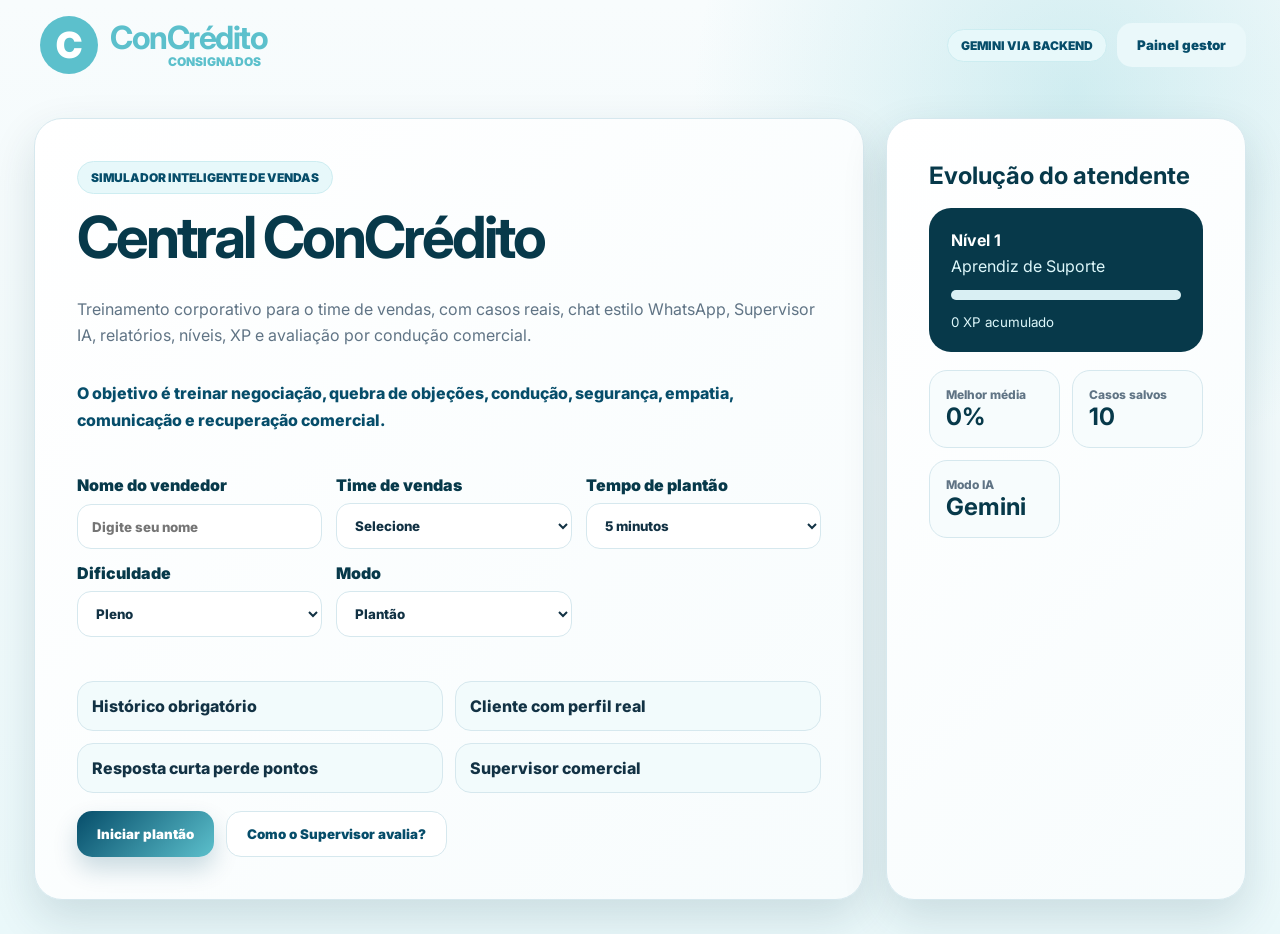
==== index.html @ dbc1ba55 "Add files via upload" ====
<!DOCTYPE html>
<html lang="pt-BR">
<head>
  <meta charset="UTF-8" />
  <meta name="viewport" content="width=device-width, initial-scale=1.0" />
  <title>Central ConCrédito | Simulador de Vendas</title>
  <link rel="stylesheet" href="style.css?v=17-1" />
</head>
<body>
  <main class="app">
    <header class="brand-header">
      <button class="brand-logo" id="brandHome" title="Voltar ao menu principal">
        <div class="brand-mark">C</div>
        <div>
          <strong>ConCrédito</strong>
          <span>CONSIGNADOS</span>
        </div>
      </button>
      <div class="top-actions">
        <span class="pill" id="iaStatus">IA local ativa</span>
        <button class="ghost" id="adminBtn" type="button">Painel gestor</button>
      </div>
    </header>

    <section class="screen active" id="startScreen">
      <div class="hero-grid">
        <div class="start-card">
          <span class="badge">Simulador Inteligente de Vendas</span>
          <h1>Central ConCrédito</h1>
          <p>Treinamento corporativo para o time de vendas, com casos reais, chat estilo WhatsApp, Supervisor IA, relatórios, níveis, XP e avaliação por condução comercial.</p>
          <p class="training-note">O objetivo é treinar negociação, quebra de objeções, condução, segurança, empatia, comunicação e recuperação comercial.</p>

          <div class="settings">
            <label>Nome do vendedor
              <input id="sellerName" placeholder="Digite seu nome" />
            </label>
            <label>Time de vendas
              <select id="sellerTeam">
                <option value="">Selecione</option>
                <option>Savana</option>
                <option>Santo Crédito</option>
                <option>Construindo Sonhos</option>
                <option>Tropa de Elite</option>
                <option>Esquadrão Fênix</option>
              </select>
            </label>
            <label>Tempo de plantão
              <select id="gameTime">
                <option value="180">3 minutos</option>
                <option value="300" selected>5 minutos</option>
                <option value="600">10 minutos</option>
              </select>
            </label>
            <label>Dificuldade
              <select id="difficulty">
                <option value="junior">Júnior</option>
                <option value="pleno" selected>Pleno</option>
                <option value="senior">Sênior</option>
                <option value="especialista">Especialista</option>
              </select>
            </label>
            <label>Modo
              <select id="trainingMode">
                <option value="plantao" selected>Plantão</option>
                <option value="competicao">Competição</option>
                <option value="livre">Treino livre</option>
              </select>
            </label>
          </div>

          <div class="rules">
            <span>Histórico obrigatório</span>
            <span>Cliente com perfil real</span>
            <span>Resposta curta perde pontos</span>
            <span>Supervisor comercial</span>
          </div>

          <div class="button-row">
            <button class="primary" id="startBtn">Iniciar plantão</button>
            <button class="secondary" id="howBtn">Como o Supervisor avalia?</button>
          </div>
        </div>

        <aside class="side-card">
          <h2>Evolução do atendente</h2>
          <div class="level-card">
            <strong id="profileLevel">Nível 1</strong>
            <span id="profileTitle">Atendente em treinamento</span>
            <div class="xpbar"><i id="xpBar"></i></div>
            <small id="xpText">0 XP acumulado nesta sessão</small>
          </div>
          <div class="mini-stats">
            <div><span>Melhor média</span><strong id="bestAverage">0%</strong></div>
            <div><span>Casos salvos</span><strong id="caseCount">0</strong></div>
            <div><span>Modo IA</span><strong id="iaModeLabel">Local</strong></div>
          </div>
        </aside>
      </div>
    </section>

    <section class="screen" id="howScreen">
      <div class="panel">
        <h2>Como o Supervisor IA avalia</h2>
        <p>O Supervisor avalia a resposta como um líder de vendas: não basta responder, é preciso entender a objeção, conduzir bem, negociar com segurança e manter a oportunidade viva.</p>
        <div class="criteria-grid">
          <div><strong>Contexto</strong><span>Uso do histórico e entendimento da etapa.</span></div>
          <div><strong>Diagnóstico</strong><span>Identificação correta da necessidade ou objeção do cliente.</span></div>
          <div><strong>Condução</strong><span>Pergunta certa, solução e próximo passo comercial.</span></div>
          <div><strong>Segurança</strong><span>Sem promessas impossíveis, termos internos ou orientações erradas.</span></div>
          <div><strong>Empatia</strong><span>Tom humano, acolhedor e profissional.</span></div>
          <div><strong>Recuperação comercial</strong><span>Manter a oportunidade ativa sem pressionar o cliente.</span></div>
        </div>
        <p class="warning">Respostas muito curtas como “ok”, “vou ver”, “s” ou “pode” recebem nota baixa.</p>
        <button class="primary" id="backBtn">Voltar</button>
      </div>
    </section>

    <section class="screen" id="gameScreen">
      <header class="hud">
        <div>
          <span class="badge small">Plantão ativo</span>
          <h2>Fila de Atendimento</h2>
        </div>
        <div class="hud-metrics">
          <div><span>Tempo</span><strong id="timer">05:00</strong></div>
          <div><span>Atendidos</span><strong id="solved">0</strong></div>
          <div><span>Pontos</span><strong id="score">0</strong></div>
          <div><span>Fila</span><strong id="queueCount">0</strong></div>
          <div><span>XP</span><strong id="xpHud">0</strong></div>
        </div>
      </header>
      <div class="timebar"><div id="timeBar"></div></div>

      <section class="workspace">
        <aside class="queue-panel">
          <div class="panel-title">
            <h3>Atendimentos aguardando</h3>
            <span id="queueStatus">0 na fila</span>
          </div>
          <div class="queue-list" id="queueList"></div>
          <button class="secondary full" id="endShiftBtn">Encerrar plantão</button>
        </aside>

        <section class="service-panel">
          <div class="empty-state" id="emptyState">
            <h3>Selecione um atendimento</h3>
            <p>Escolha um cliente na fila, leia o histórico e responda como no atendimento real.</p>
          </div>

          <div class="attendance hidden" id="attendance">
            <div class="client-header">
              <div class="avatar" id="avatar">C</div>
              <div>
                <strong id="clientName">Cliente</strong>
                <span id="clientType">Atendimento</span>
              </div>
              <div class="client-profile" id="clientProfile">Perfil</div>
              <button class="secondary small-btn" id="historyBtn">Ver histórico</button>
            </div>

            <div class="history-box hidden" id="historyBox">
              <h4>Histórico do cliente</h4>
              <div id="historyList"></div>
            </div>

            <div class="chat-area" id="chatArea"></div>

            <label class="reply-label">
              Sua resposta
              <textarea id="agentAnswer" placeholder="Digite sua resposta para o cliente..."></textarea>
            </label>

            <div class="actions">
              <button class="secondary" id="hintBtn">Dica</button>
              <button class="primary" id="sendBtn">Responder</button>
            </div>

            <div class="supervisor hidden" id="supervisor">
              <span class="badge small">Supervisor IA</span>
              <h3 id="feedbackTitle"></h3>
              <p id="feedbackText"></p>

              <div class="score-bars">
                <div><span>Contexto</span><div><i id="barContext"></i></div><strong id="mContext">0%</strong></div>
                <div><span>Diagnóstico</span><div><i id="barDiagnosis"></i></div><strong id="mDiagnosis">0%</strong></div>
                <div><span>Condução</span><div><i id="barAction"></i></div><strong id="mAction">0%</strong></div>
                <div><span>Segurança</span><div><i id="barSafety"></i></div><strong id="mSafety">0%</strong></div>
                <div><span>Empatia</span><div><i id="barEmpathy"></i></div><strong id="mEmpathy">0%</strong></div>
                <div><span>Comercial</span><div><i id="barCommercial"></i></div><strong id="mCommercial">0%</strong></div>
              </div>

              <div class="feedback-grid">
                <div class="better-answer"><strong>Pontos fortes</strong><ul id="strengthsList"></ul></div>
                <div class="better-answer"><strong>Pontos a melhorar</strong><ul id="improvementsCaseList"></ul></div>
              </div>
              <div class="better-answer"><strong>Comentário técnico</strong><p id="supervisorComment"></p></div>
              <div class="better-answer"><strong>Exemplo de boa condução</strong><p id="suggestedAnswer"></p></div>
              <button class="primary full" id="finishCaseBtn">Finalizar caso</button>
            </div>
          </div>
        </section>
      </section>
    </section>

    <section class="screen" id="resultScreen">
      <div class="result-panel">
        <div class="trophy" id="trophy">★</div>
        <h1>Fim do plantão</h1>
        <p id="summary"></p>
        <p class="training-note" id="saveStatus"></p>
        <div class="final-grid">
          <div><span>Atendidos</span><strong id="finalSolved">0</strong></div>
          <div><span>Pontos</span><strong id="finalScore">0</strong></div>
          <div><span>Média</span><strong id="finalAverage">0%</strong></div>
          <div><span>Nível</span><strong id="finalRank">Consultor</strong></div>
          <div><span>XP</span><strong id="finalXp">0</strong></div>
          <div><span>Certificado</span><strong id="certificateStatus">Em análise</strong></div>
        </div>
        <div class="report"><h2>Relatório do Supervisor IA</h2><p id="reportText"></p></div>
        <div class="report"><h2>O que melhorar</h2><ul id="improvementList"></ul></div>
        <div class="report"><h2>Ranking local</h2><div id="rankingPreview" class="session-history"></div></div>
        <div class="report"><h2>Histórico do plantão</h2><div id="sessionHistory" class="session-history"></div></div>
        <div class="button-row center"><button class="primary" id="restartBtn">Jogar novamente</button><button class="secondary" id="exportBtn">Exportar relatório</button></div>
      </div>
    </section>
  </main>
  <script src="casos.js?v=17-1"></script>
  <script src="script.js?v=17-1"></script>
</body>
</html>
---- style.css ----
@import url('https://fonts.googleapis.com/css2?family=Inter:wght@500;600;700;800;900&display=swap');
:root{--azul-escuro:#07394A;--azul:#064D6A;--turquesa:#5CC0CC;--laranja:#F77916;--fundo:#F5F7FA;--branco:#fff;--texto:#123244;--muted:#607485;--borda:#D6E8EE;--shadow:0 18px 45px rgba(7,57,74,.14)}
*{box-sizing:border-box}body{margin:0;min-height:100vh;font-family:Inter,Arial,sans-serif;color:var(--texto);background:radial-gradient(circle at 84% 10%,rgba(92,192,204,.25),transparent 28%),linear-gradient(180deg,#F8FCFD,#EAF8FA)}button,select,textarea,input{font-family:inherit}.app{min-height:100vh;padding:0 34px 34px}.brand-header{max-width:1320px;margin:0 auto 28px;height:90px;display:flex;align-items:center;justify-content:space-between}.brand-logo{display:flex;align-items:center;gap:12px;background:transparent;border:0;cursor:pointer;text-align:left}.brand-mark{width:58px;height:58px;border-radius:50%;display:grid;place-items:center;background:var(--turquesa);color:#fff;font-size:36px;font-weight:900}.brand-logo strong{display:block;font-size:32px;line-height:1;color:var(--turquesa);letter-spacing:-1.5px}.brand-logo span{display:block;margin-left:58px;font-size:12px;font-weight:900;color:var(--turquesa)}.top-actions{display:flex;align-items:center;gap:10px}.screen{display:none;width:min(1320px,100%);margin:0 auto}.screen.active{display:block}.hero-grid{display:grid;grid-template-columns:1fr 360px;gap:22px}.start-card,.panel,.side-card,.result-panel{background:linear-gradient(135deg,#fff,#F7FCFD);border:1px solid var(--borda);border-radius:28px;padding:42px;box-shadow:var(--shadow)}.start-card{min-height:560px;display:grid;align-content:center}h1{font-size:58px;line-height:.96;margin:16px 0 14px;color:var(--azul-escuro);letter-spacing:-3px}h2{margin:0 0 14px;color:var(--azul-escuro)}p{color:var(--muted);line-height:1.65}.badge,.pill{display:inline-flex;width:max-content;background:#E7F8FA;color:var(--azul);border:1px solid #CDEDF1;border-radius:999px;padding:8px 13px;font-weight:900;font-size:12px;text-transform:uppercase}.badge.small{font-size:10px;padding:6px 10px}.training-note{font-weight:800;color:var(--azul)}.settings{display:grid;grid-template-columns:repeat(3,1fr);gap:14px;margin:26px 0}.settings label,.full-label{display:grid;gap:8px;font-weight:900;color:var(--azul-escuro)}select,input{border:1px solid var(--borda);background:#fff;border-radius:14px;padding:13px 14px;font-weight:800;color:var(--texto)}.rules,.criteria-grid{display:grid;grid-template-columns:repeat(2,1fr);gap:12px;margin:18px 0}.rules span,.criteria-grid div{background:#F2FBFC;border:1px solid var(--borda);border-radius:16px;padding:14px;font-weight:800}.criteria-grid div{display:grid;gap:7px}.criteria-grid span{color:var(--muted);font-size:13px;line-height:1.45}.button-row{display:flex;gap:12px;flex-wrap:wrap}.button-row.center{justify-content:center}.primary,.secondary,.ghost{border:0;border-radius:15px;padding:14px 20px;font-weight:900;cursor:pointer}.primary{background:linear-gradient(135deg,var(--azul),var(--turquesa));color:#fff;box-shadow:0 12px 25px rgba(6,77,106,.20)}.secondary{background:#fff;color:var(--azul);border:1px solid var(--borda)}.ghost{background:#EAF8FA;color:var(--azul)}.full{width:100%}.small-btn{padding:9px 12px;font-size:12px}.side-card{align-self:stretch}.level-card{background:var(--azul-escuro);color:#fff;border-radius:22px;padding:22px;margin:18px 0}.level-card span,.level-card small{display:block;color:#DDF7FA;margin-top:6px}.xpbar,.timebar{height:10px;background:#D9EFF3;border-radius:99px;overflow:hidden;margin:14px 0}.xpbar i,.timebar div{display:block;height:100%;width:0;background:linear-gradient(90deg,var(--turquesa),var(--laranja));border-radius:99px}.mini-stats,.final-grid{display:grid;grid-template-columns:repeat(2,1fr);gap:12px}.mini-stats div,.final-grid div{background:#F7FCFD;border:1px solid var(--borda);border-radius:18px;padding:16px}.mini-stats span,.final-grid span,.hud-metrics span{display:block;font-size:12px;color:var(--muted);font-weight:800}.mini-stats strong,.final-grid strong,.hud-metrics strong{font-size:24px;color:var(--azul-escuro)}.warning{background:#FFF6ED;border:1px solid #FFDAB8;color:#8B4300;border-radius:16px;padding:14px;font-weight:800}.switch-row{margin:16px 0}.hud{display:flex;justify-content:space-between;gap:18px;align-items:center;margin-bottom:14px}.hud h2{margin:6px 0 0}.hud-metrics{display:grid;grid-template-columns:repeat(5,110px);gap:10px}.hud-metrics div{background:#fff;border:1px solid var(--borda);border-radius:18px;padding:12px;text-align:center}.workspace{display:grid;grid-template-columns:360px 1fr;gap:20px;margin-top:18px}.queue-panel,.service-panel{background:#fff;border:1px solid var(--borda);border-radius:24px;box-shadow:var(--shadow);padding:18px}.panel-title{display:flex;justify-content:space-between;align-items:center;gap:12px}.panel-title h3{margin:0;color:var(--azul-escuro)}.panel-title span{color:var(--muted);font-weight:800;font-size:13px}.queue-list{display:grid;gap:10px;margin:16px 0}.queue-item{border:1px solid var(--borda);background:#F8FCFD;border-radius:18px;padding:15px;cursor:pointer;transition:.18s}.queue-item:hover,.queue-item.active{transform:translateY(-2px);border-color:var(--turquesa);box-shadow:0 10px 24px rgba(92,192,204,.18)}.queue-top{display:flex;justify-content:space-between;gap:8px}.queue-top span,.client-profile{font-size:11px;text-transform:uppercase;background:#EAF8FA;color:var(--azul);border-radius:999px;padding:5px 9px;font-weight:900}.queue-item p{margin:10px 0 0}.empty-state{min-height:520px;display:grid;place-content:center;text-align:center}.hidden{display:none!important}.client-header{display:flex;align-items:center;gap:12px;border-bottom:1px solid var(--borda);padding-bottom:14px}.client-header strong{display:block;font-size:20px}.client-header span{color:var(--muted);font-weight:800}.avatar{width:52px;height:52px;border-radius:50%;display:grid;place-items:center;background:var(--turquesa);color:#fff;font-size:24px;font-weight:900}.history-box{background:#F8FCFD;border:1px solid var(--borda);border-radius:18px;padding:14px;margin:16px 0}.history-box h4{margin:0 0 10px}.history-line{border-left:3px solid var(--turquesa);padding-left:12px;margin:11px 0}.history-line span{font-size:12px;color:var(--azul);font-weight:900}.history-line p{margin:4px 0}.chat-area{min-height:190px;background:#EDF7F9;border-radius:20px;padding:18px;margin:16px 0;display:flex;flex-direction:column;gap:10px}.message{max-width:76%;padding:13px 15px;border-radius:18px;line-height:1.5;font-weight:700}.message.client{background:#fff;border-bottom-left-radius:4px;align-self:flex-start}.message.agent{background:#DFF6F9;border-bottom-right-radius:4px;align-self:flex-end}.reply-label{display:grid;gap:8px;font-weight:900;color:var(--azul-escuro)}textarea{min-height:120px;resize:vertical;border:1px solid var(--borda);border-radius:18px;padding:16px;font-size:15px;line-height:1.5}.actions{display:flex;justify-content:flex-end;gap:10px;margin-top:12px}.supervisor{margin-top:18px;background:#F8FCFD;border:1px solid var(--borda);border-radius:22px;padding:20px}.score-bars{display:grid;grid-template-columns:repeat(2,1fr);gap:12px;margin:16px 0}.score-bars>div{display:grid;grid-template-columns:105px 1fr 48px;align-items:center;gap:8px}.score-bars span{font-size:12px;font-weight:900;color:var(--azul)}.score-bars div div{height:9px;background:#DCEEF2;border-radius:999px;overflow:hidden}.score-bars i{display:block;height:100%;width:0;background:linear-gradient(90deg,var(--azul),var(--turquesa));border-radius:999px}.feedback-grid{display:grid;grid-template-columns:1fr 1fr;gap:12px}.better-answer,.report{background:#fff;border:1px solid var(--borda);border-radius:18px;padding:15px;margin:12px 0}.better-answer p{margin-bottom:0}.result-panel{text-align:center}.trophy{font-size:52px;color:var(--laranja)}.final-grid{grid-template-columns:repeat(6,1fr);margin:22px 0}.session-history{text-align:left;display:grid;gap:10px}.session-line{background:#F8FCFD;border:1px solid var(--borda);border-radius:14px;padding:12px}.session-line strong{color:var(--azul)}code{background:#EDF7F9;border-radius:8px;padding:3px 6px}
@media(max-width:1000px){.hero-grid,.workspace{grid-template-columns:1fr}.hud{display:grid}.hud-metrics,.settings,.final-grid{grid-template-columns:repeat(2,1fr)}.score-bars,.feedback-grid{grid-template-columns:1fr}h1{font-size:42px}.app{padding:0 16px 24px}.brand-logo strong{font-size:25px}.final-grid{grid-template-columns:1fr 1fr}.hud-metrics{grid-template-columns:repeat(2,1fr)}}
.admin-login{max-width:760px;margin:0 auto}.admin-title{align-items:flex-start}.admin-title h1{margin-top:0}.admin-grid{grid-template-columns:repeat(6,1fr)}.admin-row{display:grid;grid-template-columns:1.3fr 1fr 90px 1fr auto;gap:10px;align-items:center}.admin-row small{color:var(--muted);font-weight:800}.detail-case{border:1px solid var(--borda);border-radius:18px;padding:14px;margin:12px 0;background:#F8FCFD}.detail-case blockquote{margin:8px 0;padding:10px 12px;border-left:4px solid var(--turquesa);background:#fff;border-radius:10px}.danger{background:#fff0f0;color:#9b1c1c;border:1px solid #ffc9c9}@media(max-width:1000px){.admin-grid{grid-template-columns:repeat(2,1fr)}.admin-row{grid-template-columns:1fr}.admin-title{display:grid}}
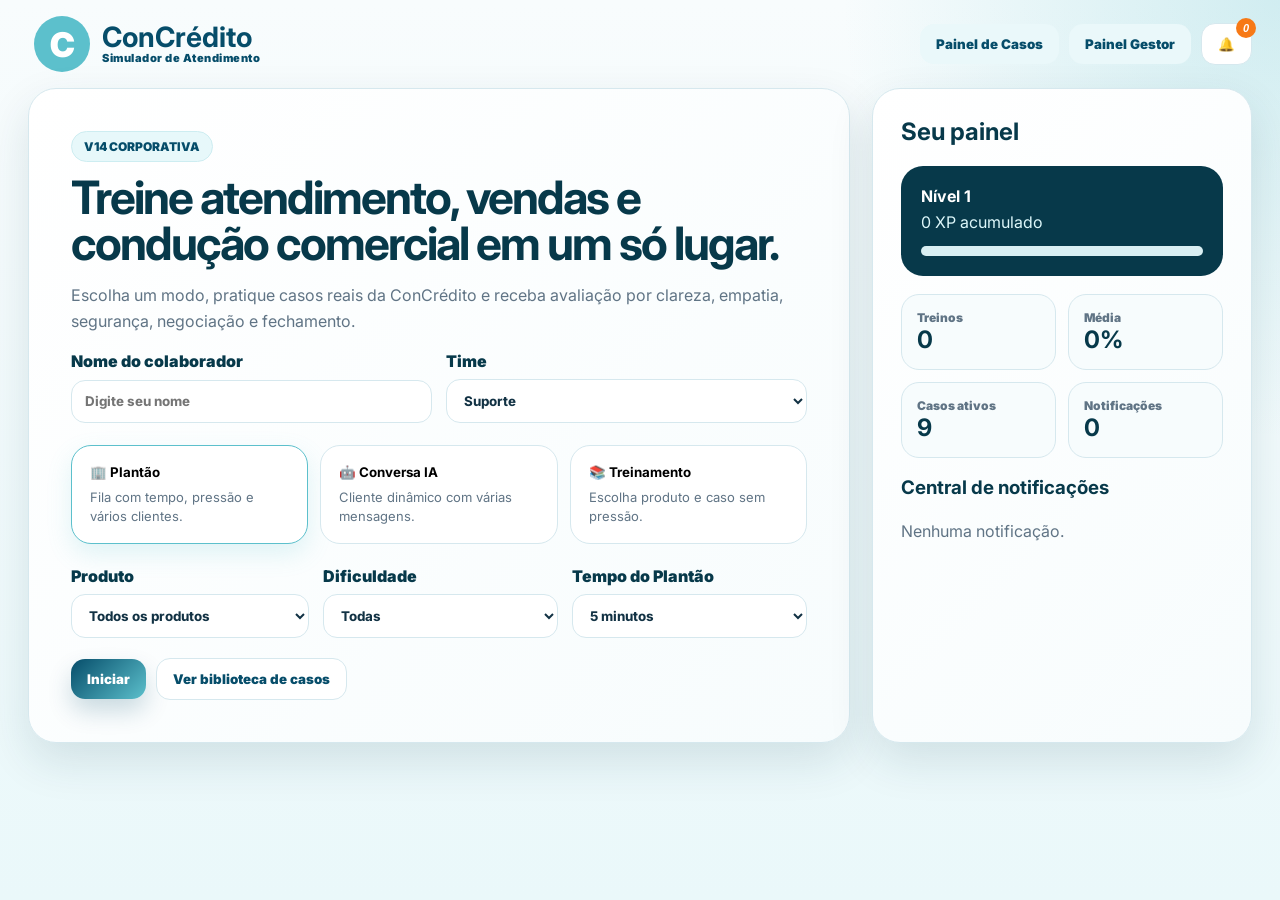
==== commit 4faf4092: "Add files via upload" ====
--- a/index.html
+++ b/index.html
@@ -3,228 +3,77 @@
 <head>
   <meta charset="UTF-8" />
   <meta name="viewport" content="width=device-width, initial-scale=1.0" />
-  <title>Central ConCrédito | Simulador de Vendas</title>
-  <link rel="stylesheet" href="style.css?v=17-1" />
+  <title>Central ConCrédito v14</title>
+  <link rel="stylesheet" href="style.css" />
 </head>
 <body>
   <main class="app">
-    <header class="brand-header">
-      <button class="brand-logo" id="brandHome" title="Voltar ao menu principal">
-        <div class="brand-mark">C</div>
-        <div>
-          <strong>ConCrédito</strong>
-          <span>CONSIGNADOS</span>
-        </div>
-      </button>
-      <div class="top-actions">
-        <span class="pill" id="iaStatus">IA local ativa</span>
-        <button class="ghost" id="adminBtn" type="button">Painel gestor</button>
-      </div>
+    <header class="topbar">
+      <button class="brand" id="goHome"><span class="logo">C</span><span><b>ConCrédito</b><small>Simulador de Atendimento</small></span></button>
+      <nav>
+        <button class="ghost" id="openCasesPanel">Painel de Casos</button>
+        <button class="ghost" id="openManagerPanel">Painel Gestor</button>
+        <button class="iconBtn" id="notificationBtn">🔔<i id="notificationCount">0</i></button>
+      </nav>
     </header>
 
-    <section class="screen active" id="startScreen">
-      <div class="hero-grid">
-        <div class="start-card">
-          <span class="badge">Simulador Inteligente de Vendas</span>
-          <h1>Central ConCrédito</h1>
-          <p>Treinamento corporativo para o time de vendas, com casos reais, chat estilo WhatsApp, Supervisor IA, relatórios, níveis, XP e avaliação por condução comercial.</p>
-          <p class="training-note">O objetivo é treinar negociação, quebra de objeções, condução, segurança, empatia, comunicação e recuperação comercial.</p>
-
-          <div class="settings">
-            <label>Nome do vendedor
-              <input id="sellerName" placeholder="Digite seu nome" />
-            </label>
-            <label>Time de vendas
-              <select id="sellerTeam">
-                <option value="">Selecione</option>
-                <option>Savana</option>
-                <option>Santo Crédito</option>
-                <option>Construindo Sonhos</option>
-                <option>Tropa de Elite</option>
-                <option>Esquadrão Fênix</option>
-              </select>
-            </label>
-            <label>Tempo de plantão
-              <select id="gameTime">
-                <option value="180">3 minutos</option>
-                <option value="300" selected>5 minutos</option>
-                <option value="600">10 minutos</option>
-              </select>
-            </label>
-            <label>Dificuldade
-              <select id="difficulty">
-                <option value="junior">Júnior</option>
-                <option value="pleno" selected>Pleno</option>
-                <option value="senior">Sênior</option>
-                <option value="especialista">Especialista</option>
-              </select>
-            </label>
-            <label>Modo
-              <select id="trainingMode">
-                <option value="plantao" selected>Plantão</option>
-                <option value="competicao">Competição</option>
-                <option value="livre">Treino livre</option>
-              </select>
-            </label>
+    <section class="screen active" id="homeScreen">
+      <div class="hero">
+        <div class="card heroCard">
+          <span class="badge">v14 corporativa</span>
+          <h1>Treine atendimento, vendas e condução comercial em um só lugar.</h1>
+          <p>Escolha um modo, pratique casos reais da ConCrédito e receba avaliação por clareza, empatia, segurança, negociação e fechamento.</p>
+          <div class="grid two">
+            <label>Nome do colaborador<input id="sellerName" placeholder="Digite seu nome"></label>
+            <label>Time<select id="sellerTeam"><option>Suporte</option><option>Vendas</option><option>Savana</option><option>Santo Crédito</option><option>Construindo Sonhos</option><option>Tropa de Elite</option><option>Esquadrão Fênix</option></select></label>
           </div>
-
-          <div class="rules">
-            <span>Histórico obrigatório</span>
-            <span>Cliente com perfil real</span>
-            <span>Resposta curta perde pontos</span>
-            <span>Supervisor comercial</span>
+          <div class="modeGrid">
+            <button class="mode activeMode" data-mode="plantao"><b>🏢 Plantão</b><span>Fila com tempo, pressão e vários clientes.</span></button>
+            <button class="mode" data-mode="conversa"><b>🤖 Conversa IA</b><span>Cliente dinâmico com várias mensagens.</span></button>
+            <button class="mode" data-mode="treinamento"><b>📚 Treinamento</b><span>Escolha produto e caso sem pressão.</span></button>
           </div>
-
-          <div class="button-row">
-            <button class="primary" id="startBtn">Iniciar plantão</button>
-            <button class="secondary" id="howBtn">Como o Supervisor avalia?</button>
+          <div class="grid three configRow">
+            <label>Produto<select id="productFilter"></select></label>
+            <label>Dificuldade<select id="difficultyFilter"><option value="todos">Todas</option><option>Fácil</option><option>Médio</option><option>Difícil</option></select></label>
+            <label>Tempo do Plantão<select id="shiftTime"><option value="180">3 minutos</option><option value="300" selected>5 minutos</option><option value="600">10 minutos</option></select></label>
           </div>
+          <div class="actions"><button class="primary" id="startBtn">Iniciar</button><button class="secondary" id="openLibraryBtn">Ver biblioteca de casos</button></div>
         </div>
-
-        <aside class="side-card">
-          <h2>Evolução do atendente</h2>
-          <div class="level-card">
-            <strong id="profileLevel">Nível 1</strong>
-            <span id="profileTitle">Atendente em treinamento</span>
-            <div class="xpbar"><i id="xpBar"></i></div>
-            <small id="xpText">0 XP acumulado nesta sessão</small>
-          </div>
-          <div class="mini-stats">
-            <div><span>Melhor média</span><strong id="bestAverage">0%</strong></div>
-            <div><span>Casos salvos</span><strong id="caseCount">0</strong></div>
-            <div><span>Modo IA</span><strong id="iaModeLabel">Local</strong></div>
-          </div>
+        <aside class="card side">
+          <h2>Seu painel</h2>
+          <div class="level"><b id="levelLabel">Nível 1</b><span id="xpText">0 XP acumulado</span><div><i id="xpBar"></i></div></div>
+          <div class="miniStats"><div><span>Treinos</span><b id="homeTrainings">0</b></div><div><span>Média</span><b id="homeAvg">0%</b></div><div><span>Casos ativos</span><b id="homeCases">0</b></div><div><span>Notificações</span><b id="homeNotifications">0</b></div></div>
+          <div class="noticeBox"><h3>Central de notificações</h3><div id="notificationList"></div></div>
         </aside>
       </div>
     </section>
 
-    <section class="screen" id="howScreen">
-      <div class="panel">
-        <h2>Como o Supervisor IA avalia</h2>
-        <p>O Supervisor avalia a resposta como um líder de vendas: não basta responder, é preciso entender a objeção, conduzir bem, negociar com segurança e manter a oportunidade viva.</p>
-        <div class="criteria-grid">
-          <div><strong>Contexto</strong><span>Uso do histórico e entendimento da etapa.</span></div>
-          <div><strong>Diagnóstico</strong><span>Identificação correta da necessidade ou objeção do cliente.</span></div>
-          <div><strong>Condução</strong><span>Pergunta certa, solução e próximo passo comercial.</span></div>
-          <div><strong>Segurança</strong><span>Sem promessas impossíveis, termos internos ou orientações erradas.</span></div>
-          <div><strong>Empatia</strong><span>Tom humano, acolhedor e profissional.</span></div>
-          <div><strong>Recuperação comercial</strong><span>Manter a oportunidade ativa sem pressionar o cliente.</span></div>
-        </div>
-        <p class="warning">Respostas muito curtas como “ok”, “vou ver”, “s” ou “pode” recebem nota baixa.</p>
-        <button class="primary" id="backBtn">Voltar</button>
+    <section class="screen" id="gameScreen">
+      <div class="hud card"><div><span class="badge" id="modeBadge">Plantão</span><h2 id="gameTitle">Atendimento</h2></div><div class="metrics"><div><span>Tempo</span><b id="timerLabel">--:--</b></div><div><span>XP</span><b id="xpLabel">0</b></div><div><span>Média</span><b id="avgLabel">0%</b></div><div><span>Resolvidos</span><b id="solvedLabel">0</b></div></div></div>
+      <div class="workspace">
+        <aside class="card queue"><div class="panelTitle"><h3>Casos</h3><button class="secondary small" id="newRandomCase">Novo</button></div><div id="caseQueue"></div></aside>
+        <section class="card service">
+          <div id="emptyService" class="empty"><h2>Selecione um caso</h2><p>Escolha um cliente na fila para iniciar o atendimento.</p></div>
+          <div id="activeService" class="hidden">
+            <div class="clientHeader"><div class="avatar" id="clientAvatar">C</div><div><h2 id="clientName">Cliente</h2><span id="clientMeta"></span></div></div>
+            <div class="history"><h3>Histórico</h3><div id="historyList"></div></div>
+            <div class="chat" id="chatBox"></div>
+            <label class="reply">Sua resposta<textarea id="answerBox" placeholder="Digite sua resposta como se estivesse atendendo o cliente..."></textarea></label>
+            <div class="actions"><button class="secondary" id="hintBtn">Ver dica</button><button class="primary" id="sendAnswerBtn">Enviar resposta</button></div>
+            <div class="supervisor hidden" id="supervisorBox"></div>
+          </div>
+        </section>
       </div>
+      <div class="actions center"><button class="secondary" id="finishBtn">Finalizar sessão</button></div>
     </section>
 
-    <section class="screen" id="gameScreen">
-      <header class="hud">
-        <div>
-          <span class="badge small">Plantão ativo</span>
-          <h2>Fila de Atendimento</h2>
-        </div>
-        <div class="hud-metrics">
-          <div><span>Tempo</span><strong id="timer">05:00</strong></div>
-          <div><span>Atendidos</span><strong id="solved">0</strong></div>
-          <div><span>Pontos</span><strong id="score">0</strong></div>
-          <div><span>Fila</span><strong id="queueCount">0</strong></div>
-          <div><span>XP</span><strong id="xpHud">0</strong></div>
-        </div>
-      </header>
-      <div class="timebar"><div id="timeBar"></div></div>
+    <section class="screen" id="libraryScreen"><div class="card"><div class="panelTitle"><h2>Biblioteca de Casos</h2><button class="secondary" id="closeLibrary">Voltar</button></div><div class="filters"><input id="librarySearch" placeholder="Pesquisar por produto, tag, CTPS, golpe, pagamento..."><select id="libraryProduct"></select></div><div id="libraryList" class="cardsList"></div></div></section>
 
-      <section class="workspace">
-        <aside class="queue-panel">
-          <div class="panel-title">
-            <h3>Atendimentos aguardando</h3>
-            <span id="queueStatus">0 na fila</span>
-          </div>
-          <div class="queue-list" id="queueList"></div>
-          <button class="secondary full" id="endShiftBtn">Encerrar plantão</button>
-        </aside>
+    <section class="screen" id="casePanelScreen"><div class="card loginBox" id="caseLogin"><h1>Painel de Casos</h1><p>Acesso para a equipe cadastrar, editar, duplicar, importar e exportar casos.</p><label>Senha<input id="casePassword" type="password" placeholder="Senha do Painel de Casos"></label><button class="primary" id="caseLoginBtn">Entrar</button><p class="hintText">Acesso restrito à equipe autorizada.</p></div><div class="card hidden" id="casePanel"><div class="panelTitle"><div><span class="badge">Painel de Casos</span><h2>Gerenciar casos</h2></div><div class="actions"><button class="secondary" id="importCasesBtn">Importar CSV/JSON</button><button class="secondary" id="exportCasesCsvBtn">Exportar CSV</button><button class="secondary" id="exportCasesJsonBtn">Exportar JSON</button><button class="ghost" id="caseLogoutBtn">Sair</button></div></div><input type="file" id="caseFileInput" accept=".csv,.json" class="hidden"><div class="split"><form id="caseForm" class="formGrid"><input type="hidden" id="caseId"><label>Nome do caso<input id="caseTitle" required></label><label>Produto<select id="caseProduct"></select></label><label>Categoria<select id="caseCategory"></select></label><label>Dificuldade<select id="caseDifficulty"><option>Fácil</option><option>Médio</option><option>Difícil</option></select></label><label>Perfil do cliente<select id="caseProfile"></select></label><label>Status<select id="caseStatus"><option value="ativo">Ativo</option><option value="inativo">Inativo</option></select></label><label>Modos<div class="checks"><label><input type="checkbox" value="plantao" class="modeCheck"> Plantão</label><label><input type="checkbox" value="conversa" class="modeCheck"> Conversa IA</label><label><input type="checkbox" value="treinamento" class="modeCheck"> Treinamento</label></div></label><label>Tags<input id="caseTags" placeholder="CTPS, valor baixo, golpe..."></label><label class="wide">Mensagem inicial<textarea id="caseMessage" required></textarea></label><label class="wide">Histórico<textarea id="caseHistory" placeholder="Uma linha por item do histórico"></textarea></label><label class="wide">Objetivo do treinamento<textarea id="caseGoal"></textarea></label><label class="wide">Resposta ideal<textarea id="caseIdeal"></textarea></label><label class="wide">Critérios de avaliação<textarea id="caseCriteria"></textarea></label><label class="wide">Dica para o colaborador<textarea id="caseHint"></textarea></label><div class="actions wide"><button class="primary" type="submit">Salvar caso</button><button class="secondary" type="button" id="clearCaseForm">Limpar</button></div></form><div><div class="filters"><input id="casePanelSearch" placeholder="Buscar casos"><select id="casePanelProduct"></select></div><div id="casePanelList" class="cardsList compact"></div></div></div></div></section>
 
-        <section class="service-panel">
-          <div class="empty-state" id="emptyState">
-            <h3>Selecione um atendimento</h3>
-            <p>Escolha um cliente na fila, leia o histórico e responda como no atendimento real.</p>
-          </div>
-
-          <div class="attendance hidden" id="attendance">
-            <div class="client-header">
-              <div class="avatar" id="avatar">C</div>
-              <div>
-                <strong id="clientName">Cliente</strong>
-                <span id="clientType">Atendimento</span>
-              </div>
-              <div class="client-profile" id="clientProfile">Perfil</div>
-              <button class="secondary small-btn" id="historyBtn">Ver histórico</button>
-            </div>
-
-            <div class="history-box hidden" id="historyBox">
-              <h4>Histórico do cliente</h4>
-              <div id="historyList"></div>
-            </div>
-
-            <div class="chat-area" id="chatArea"></div>
-
-            <label class="reply-label">
-              Sua resposta
-              <textarea id="agentAnswer" placeholder="Digite sua resposta para o cliente..."></textarea>
-            </label>
-
-            <div class="actions">
-              <button class="secondary" id="hintBtn">Dica</button>
-              <button class="primary" id="sendBtn">Responder</button>
-            </div>
-
-            <div class="supervisor hidden" id="supervisor">
-              <span class="badge small">Supervisor IA</span>
-              <h3 id="feedbackTitle"></h3>
-              <p id="feedbackText"></p>
-
-              <div class="score-bars">
-                <div><span>Contexto</span><div><i id="barContext"></i></div><strong id="mContext">0%</strong></div>
-                <div><span>Diagnóstico</span><div><i id="barDiagnosis"></i></div><strong id="mDiagnosis">0%</strong></div>
-                <div><span>Condução</span><div><i id="barAction"></i></div><strong id="mAction">0%</strong></div>
-                <div><span>Segurança</span><div><i id="barSafety"></i></div><strong id="mSafety">0%</strong></div>
-                <div><span>Empatia</span><div><i id="barEmpathy"></i></div><strong id="mEmpathy">0%</strong></div>
-                <div><span>Comercial</span><div><i id="barCommercial"></i></div><strong id="mCommercial">0%</strong></div>
-              </div>
-
-              <div class="feedback-grid">
-                <div class="better-answer"><strong>Pontos fortes</strong><ul id="strengthsList"></ul></div>
-                <div class="better-answer"><strong>Pontos a melhorar</strong><ul id="improvementsCaseList"></ul></div>
-              </div>
-              <div class="better-answer"><strong>Comentário técnico</strong><p id="supervisorComment"></p></div>
-              <div class="better-answer"><strong>Exemplo de boa condução</strong><p id="suggestedAnswer"></p></div>
-              <button class="primary full" id="finishCaseBtn">Finalizar caso</button>
-            </div>
-          </div>
-        </section>
-      </section>
-    </section>
-
-    <section class="screen" id="resultScreen">
-      <div class="result-panel">
-        <div class="trophy" id="trophy">★</div>
-        <h1>Fim do plantão</h1>
-        <p id="summary"></p>
-        <p class="training-note" id="saveStatus"></p>
-        <div class="final-grid">
-          <div><span>Atendidos</span><strong id="finalSolved">0</strong></div>
-          <div><span>Pontos</span><strong id="finalScore">0</strong></div>
-          <div><span>Média</span><strong id="finalAverage">0%</strong></div>
-          <div><span>Nível</span><strong id="finalRank">Consultor</strong></div>
-          <div><span>XP</span><strong id="finalXp">0</strong></div>
-          <div><span>Certificado</span><strong id="certificateStatus">Em análise</strong></div>
-        </div>
-        <div class="report"><h2>Relatório do Supervisor IA</h2><p id="reportText"></p></div>
-        <div class="report"><h2>O que melhorar</h2><ul id="improvementList"></ul></div>
-        <div class="report"><h2>Ranking local</h2><div id="rankingPreview" class="session-history"></div></div>
-        <div class="report"><h2>Histórico do plantão</h2><div id="sessionHistory" class="session-history"></div></div>
-        <div class="button-row center"><button class="primary" id="restartBtn">Jogar novamente</button><button class="secondary" id="exportBtn">Exportar relatório</button></div>
-      </div>
-    </section>
+    <section class="screen" id="managerScreen"><div class="card loginBox" id="managerLogin"><h1>Painel Gestor</h1><p>Acesso restrito para você e sua gerente acompanharem desempenho, estatísticas, notificações e histórico.</p><label>Senha<input id="managerPassword" type="password" placeholder="Senha do Painel Gestor"></label><button class="primary" id="managerLoginBtn">Entrar</button><p class="hintText">Acesso restrito à gestão.</p></div><div class="card hidden" id="managerPanel"><div class="panelTitle"><div><span class="badge">Painel Gestor</span><h2>Dashboard</h2></div><div class="actions"><button class="secondary" id="exportResultsCsvBtn">Exportar resultados</button><button class="ghost" id="managerLogoutBtn">Sair</button></div></div><div class="tabs"><button class="tab activeTab" data-tab="overview">Visão geral</button><button class="tab" data-tab="caseStats">Estatísticas dos casos</button><button class="tab" data-tab="audit">Histórico de alterações</button><button class="tab" data-tab="notices">Notificações</button></div><div id="managerOverview" class="tabPanel"><div class="finalGrid" id="managerCards"></div><div class="split"><div><h3>Ranking</h3><div id="rankingList" class="cardsList compact"></div></div><div><h3>Últimos treinamentos</h3><div id="resultsList" class="cardsList compact"></div></div></div></div><div id="managerCaseStats" class="tabPanel hidden"><div id="caseStatsList" class="cardsList"></div></div><div id="managerAudit" class="tabPanel hidden"><div id="auditList" class="cardsList"></div></div><div id="managerNotices" class="tabPanel hidden"><form id="noticeForm" class="formGrid"><label>Título<input id="noticeTitle" required></label><label class="wide">Mensagem<textarea id="noticeMessage" required></textarea></label><div class="actions wide"><button class="primary">Publicar notificação</button></div></form><div id="managerNoticeList" class="cardsList"></div></div></div></section>
   </main>
-  <script src="casos.js?v=17-1"></script>
-  <script src="script.js?v=17-1"></script>
+  <script src="cases.js"></script>
+  <script src="app.js"></script>
 </body>
 </html>
--- a/style.css
+++ b/style.css
@@ -1,5 +1,2 @@
 @import url('https://fonts.googleapis.com/css2?family=Inter:wght@500;600;700;800;900&display=swap');
-:root{--azul-escuro:#07394A;--azul:#064D6A;--turquesa:#5CC0CC;--laranja:#F77916;--fundo:#F5F7FA;--branco:#fff;--texto:#123244;--muted:#607485;--borda:#D6E8EE;--shadow:0 18px 45px rgba(7,57,74,.14)}
-*{box-sizing:border-box}body{margin:0;min-height:100vh;font-family:Inter,Arial,sans-serif;color:var(--texto);background:radial-gradient(circle at 84% 10%,rgba(92,192,204,.25),transparent 28%),linear-gradient(180deg,#F8FCFD,#EAF8FA)}button,select,textarea,input{font-family:inherit}.app{min-height:100vh;padding:0 34px 34px}.brand-header{max-width:1320px;margin:0 auto 28px;height:90px;display:flex;align-items:center;justify-content:space-between}.brand-logo{display:flex;align-items:center;gap:12px;background:transparent;border:0;cursor:pointer;text-align:left}.brand-mark{width:58px;height:58px;border-radius:50%;display:grid;place-items:center;background:var(--turquesa);color:#fff;font-size:36px;font-weight:900}.brand-logo strong{display:block;font-size:32px;line-height:1;color:var(--turquesa);letter-spacing:-1.5px}.brand-logo span{display:block;margin-left:58px;font-size:12px;font-weight:900;color:var(--turquesa)}.top-actions{display:flex;align-items:center;gap:10px}.screen{display:none;width:min(1320px,100%);margin:0 auto}.screen.active{display:block}.hero-grid{display:grid;grid-template-columns:1fr 360px;gap:22px}.start-card,.panel,.side-card,.result-panel{background:linear-gradient(135deg,#fff,#F7FCFD);border:1px solid var(--borda);border-radius:28px;padding:42px;box-shadow:var(--shadow)}.start-card{min-height:560px;display:grid;align-content:center}h1{font-size:58px;line-height:.96;margin:16px 0 14px;color:var(--azul-escuro);letter-spacing:-3px}h2{margin:0 0 14px;color:var(--azul-escuro)}p{color:var(--muted);line-height:1.65}.badge,.pill{display:inline-flex;width:max-content;background:#E7F8FA;color:var(--azul);border:1px solid #CDEDF1;border-radius:999px;padding:8px 13px;font-weight:900;font-size:12px;text-transform:uppercase}.badge.small{font-size:10px;padding:6px 10px}.training-note{font-weight:800;color:var(--azul)}.settings{display:grid;grid-template-columns:repeat(3,1fr);gap:14px;margin:26px 0}.settings label,.full-label{display:grid;gap:8px;font-weight:900;color:var(--azul-escuro)}select,input{border:1px solid var(--borda);background:#fff;border-radius:14px;padding:13px 14px;font-weight:800;color:var(--texto)}.rules,.criteria-grid{display:grid;grid-template-columns:repeat(2,1fr);gap:12px;margin:18px 0}.rules span,.criteria-grid div{background:#F2FBFC;border:1px solid var(--borda);border-radius:16px;padding:14px;font-weight:800}.criteria-grid div{display:grid;gap:7px}.criteria-grid span{color:var(--muted);font-size:13px;line-height:1.45}.button-row{display:flex;gap:12px;flex-wrap:wrap}.button-row.center{justify-content:center}.primary,.secondary,.ghost{border:0;border-radius:15px;padding:14px 20px;font-weight:900;cursor:pointer}.primary{background:linear-gradient(135deg,var(--azul),var(--turquesa));color:#fff;box-shadow:0 12px 25px rgba(6,77,106,.20)}.secondary{background:#fff;color:var(--azul);border:1px solid var(--borda)}.ghost{background:#EAF8FA;color:var(--azul)}.full{width:100%}.small-btn{padding:9px 12px;font-size:12px}.side-card{align-self:stretch}.level-card{background:var(--azul-escuro);color:#fff;border-radius:22px;padding:22px;margin:18px 0}.level-card span,.level-card small{display:block;color:#DDF7FA;margin-top:6px}.xpbar,.timebar{height:10px;background:#D9EFF3;border-radius:99px;overflow:hidden;margin:14px 0}.xpbar i,.timebar div{display:block;height:100%;width:0;background:linear-gradient(90deg,var(--turquesa),var(--laranja));border-radius:99px}.mini-stats,.final-grid{display:grid;grid-template-columns:repeat(2,1fr);gap:12px}.mini-stats div,.final-grid div{background:#F7FCFD;border:1px solid var(--borda);border-radius:18px;padding:16px}.mini-stats span,.final-grid span,.hud-metrics span{display:block;font-size:12px;color:var(--muted);font-weight:800}.mini-stats strong,.final-grid strong,.hud-metrics strong{font-size:24px;color:var(--azul-escuro)}.warning{background:#FFF6ED;border:1px solid #FFDAB8;color:#8B4300;border-radius:16px;padding:14px;font-weight:800}.switch-row{margin:16px 0}.hud{display:flex;justify-content:space-between;gap:18px;align-items:center;margin-bottom:14px}.hud h2{margin:6px 0 0}.hud-metrics{display:grid;grid-template-columns:repeat(5,110px);gap:10px}.hud-metrics div{background:#fff;border:1px solid var(--borda);border-radius:18px;padding:12px;text-align:center}.workspace{display:grid;grid-template-columns:360px 1fr;gap:20px;margin-top:18px}.queue-panel,.service-panel{background:#fff;border:1px solid var(--borda);border-radius:24px;box-shadow:var(--shadow);padding:18px}.panel-title{display:flex;justify-content:space-between;align-items:center;gap:12px}.panel-title h3{margin:0;color:var(--azul-escuro)}.panel-title span{color:var(--muted);font-weight:800;font-size:13px}.queue-list{display:grid;gap:10px;margin:16px 0}.queue-item{border:1px solid var(--borda);background:#F8FCFD;border-radius:18px;padding:15px;cursor:pointer;transition:.18s}.queue-item:hover,.queue-item.active{transform:translateY(-2px);border-color:var(--turquesa);box-shadow:0 10px 24px rgba(92,192,204,.18)}.queue-top{display:flex;justify-content:space-between;gap:8px}.queue-top span,.client-profile{font-size:11px;text-transform:uppercase;background:#EAF8FA;color:var(--azul);border-radius:999px;padding:5px 9px;font-weight:900}.queue-item p{margin:10px 0 0}.empty-state{min-height:520px;display:grid;place-content:center;text-align:center}.hidden{display:none!important}.client-header{display:flex;align-items:center;gap:12px;border-bottom:1px solid var(--borda);padding-bottom:14px}.client-header strong{display:block;font-size:20px}.client-header span{color:var(--muted);font-weight:800}.avatar{width:52px;height:52px;border-radius:50%;display:grid;place-items:center;background:var(--turquesa);color:#fff;font-size:24px;font-weight:900}.history-box{background:#F8FCFD;border:1px solid var(--borda);border-radius:18px;padding:14px;margin:16px 0}.history-box h4{margin:0 0 10px}.history-line{border-left:3px solid var(--turquesa);padding-left:12px;margin:11px 0}.history-line span{font-size:12px;color:var(--azul);font-weight:900}.history-line p{margin:4px 0}.chat-area{min-height:190px;background:#EDF7F9;border-radius:20px;padding:18px;margin:16px 0;display:flex;flex-direction:column;gap:10px}.message{max-width:76%;padding:13px 15px;border-radius:18px;line-height:1.5;font-weight:700}.message.client{background:#fff;border-bottom-left-radius:4px;align-self:flex-start}.message.agent{background:#DFF6F9;border-bottom-right-radius:4px;align-self:flex-end}.reply-label{display:grid;gap:8px;font-weight:900;color:var(--azul-escuro)}textarea{min-height:120px;resize:vertical;border:1px solid var(--borda);border-radius:18px;padding:16px;font-size:15px;line-height:1.5}.actions{display:flex;justify-content:flex-end;gap:10px;margin-top:12px}.supervisor{margin-top:18px;background:#F8FCFD;border:1px solid var(--borda);border-radius:22px;padding:20px}.score-bars{display:grid;grid-template-columns:repeat(2,1fr);gap:12px;margin:16px 0}.score-bars>div{display:grid;grid-template-columns:105px 1fr 48px;align-items:center;gap:8px}.score-bars span{font-size:12px;font-weight:900;color:var(--azul)}.score-bars div div{height:9px;background:#DCEEF2;border-radius:999px;overflow:hidden}.score-bars i{display:block;height:100%;width:0;background:linear-gradient(90deg,var(--azul),var(--turquesa));border-radius:999px}.feedback-grid{display:grid;grid-template-columns:1fr 1fr;gap:12px}.better-answer,.report{background:#fff;border:1px solid var(--borda);border-radius:18px;padding:15px;margin:12px 0}.better-answer p{margin-bottom:0}.result-panel{text-align:center}.trophy{font-size:52px;color:var(--laranja)}.final-grid{grid-template-columns:repeat(6,1fr);margin:22px 0}.session-history{text-align:left;display:grid;gap:10px}.session-line{background:#F8FCFD;border:1px solid var(--borda);border-radius:14px;padding:12px}.session-line strong{color:var(--azul)}code{background:#EDF7F9;border-radius:8px;padding:3px 6px}
-@media(max-width:1000px){.hero-grid,.workspace{grid-template-columns:1fr}.hud{display:grid}.hud-metrics,.settings,.final-grid{grid-template-columns:repeat(2,1fr)}.score-bars,.feedback-grid{grid-template-columns:1fr}h1{font-size:42px}.app{padding:0 16px 24px}.brand-logo strong{font-size:25px}.final-grid{grid-template-columns:1fr 1fr}.hud-metrics{grid-template-columns:repeat(2,1fr)}}
-.admin-login{max-width:760px;margin:0 auto}.admin-title{align-items:flex-start}.admin-title h1{margin-top:0}.admin-grid{grid-template-columns:repeat(6,1fr)}.admin-row{display:grid;grid-template-columns:1.3fr 1fr 90px 1fr auto;gap:10px;align-items:center}.admin-row small{color:var(--muted);font-weight:800}.detail-case{border:1px solid var(--borda);border-radius:18px;padding:14px;margin:12px 0;background:#F8FCFD}.detail-case blockquote{margin:8px 0;padding:10px 12px;border-left:4px solid var(--turquesa);background:#fff;border-radius:10px}.danger{background:#fff0f0;color:#9b1c1c;border:1px solid #ffc9c9}@media(max-width:1000px){.admin-grid{grid-template-columns:repeat(2,1fr)}.admin-row{grid-template-columns:1fr}.admin-title{display:grid}}
+:root{--azul:#064D6A;--azul2:#07394A;--turq:#5CC0CC;--lar:#F77916;--bg:#F5F7FA;--text:#123244;--muted:#607485;--line:#D6E8EE;--white:#fff;--shadow:0 18px 45px rgba(7,57,74,.12)}*{box-sizing:border-box}body{margin:0;font-family:Inter,Arial,sans-serif;color:var(--text);background:radial-gradient(circle at top right,rgba(92,192,204,.25),transparent 28%),linear-gradient(180deg,#F8FCFD,#EAF8FA);min-height:100vh}button,input,select,textarea{font-family:inherit}.app{padding:0 28px 36px}.topbar{max-width:1360px;margin:auto;height:88px;display:flex;align-items:center;justify-content:space-between}.brand{display:flex;gap:12px;align-items:center;background:transparent;border:0;cursor:pointer;text-align:left;color:var(--azul)}.logo{width:56px;height:56px;border-radius:50%;display:grid;place-items:center;background:var(--turq);color:#fff;font-size:34px;font-weight:900}.brand b{display:block;font-size:28px;line-height:1}.brand small{display:block;font-weight:900;letter-spacing:.5px}.topbar nav,.actions,.metrics,.tabs{display:flex;gap:10px;align-items:center;flex-wrap:wrap}.screen{display:none;max-width:1360px;margin:auto}.screen.active{display:block}.card{background:linear-gradient(135deg,#fff,#F7FCFD);border:1px solid var(--line);border-radius:28px;padding:28px;box-shadow:var(--shadow)}.hero{display:grid;grid-template-columns:1fr 380px;gap:22px}.heroCard{padding:42px}h1{font-size:46px;line-height:1;margin:12px 0;color:var(--azul2);letter-spacing:-2px}h2,h3{color:var(--azul2);margin-top:0}p{color:var(--muted);line-height:1.65}.badge{display:inline-flex;width:max-content;background:#E7F8FA;color:var(--azul);border:1px solid #CDEDF1;border-radius:999px;padding:7px 12px;font-weight:900;font-size:12px;text-transform:uppercase}.ghost,.secondary,.primary,.iconBtn,.tab{border:0;border-radius:14px;padding:12px 16px;font-weight:900;cursor:pointer}.primary{background:linear-gradient(135deg,var(--azul),var(--turq));color:#fff;box-shadow:0 12px 25px rgba(6,77,106,.20)}.secondary{background:#fff;color:var(--azul);border:1px solid var(--line)}.ghost,.tab{background:#EAF8FA;color:var(--azul)}.tab.activeTab{background:var(--azul);color:#fff}.iconBtn{position:relative;background:#fff;border:1px solid var(--line);color:var(--azul)}.iconBtn i{position:absolute;right:-5px;top:-6px;background:var(--lar);color:#fff;border-radius:999px;min-width:20px;height:20px;font-size:11px;display:grid;place-items:center}.grid{display:grid;gap:14px}.two{grid-template-columns:repeat(2,1fr)}.three{grid-template-columns:repeat(3,1fr)}label{display:grid;gap:8px;font-weight:900;color:var(--azul2)}input,select,textarea{border:1px solid var(--line);border-radius:14px;padding:12px 13px;background:#fff;color:var(--text);font-weight:750}textarea{min-height:95px;resize:vertical;line-height:1.5}.modeGrid{display:grid;grid-template-columns:repeat(3,1fr);gap:12px;margin:22px 0}.mode{text-align:left;border:1px solid var(--line);background:#fff;border-radius:20px;padding:18px;cursor:pointer}.mode b,.mode span{display:block}.mode span{color:var(--muted);font-size:13px;line-height:1.45;margin-top:8px}.activeMode{border-color:var(--turq);box-shadow:0 10px 24px rgba(92,192,204,.18)}.configRow{margin-bottom:20px}.level{background:var(--azul2);color:#fff;border-radius:22px;padding:20px}.level span{display:block;color:#DDF7FA;margin-top:6px}.level div{height:10px;background:#D9EFF3;border-radius:99px;overflow:hidden;margin-top:14px}.level i{display:block;height:100%;width:0;background:linear-gradient(90deg,var(--turq),var(--lar))}.miniStats,.finalGrid{display:grid;grid-template-columns:repeat(2,1fr);gap:12px;margin:18px 0}.miniStats div,.finalGrid div{background:#F7FCFD;border:1px solid var(--line);border-radius:18px;padding:15px}.miniStats span,.finalGrid span,.metrics span{display:block;color:var(--muted);font-size:12px;font-weight:900}.miniStats b,.finalGrid b,.metrics b{font-size:24px;color:var(--azul2)}.noticeBox{margin-top:18px}.notice{background:#F8FCFD;border:1px solid var(--line);border-radius:16px;padding:12px;margin:8px 0}.notice small,.caseCard small{color:var(--muted);font-weight:800}.hud{display:flex;justify-content:space-between;align-items:center;margin-bottom:16px}.metrics div{background:#fff;border:1px solid var(--line);border-radius:16px;padding:12px 18px;text-align:center}.workspace{display:grid;grid-template-columns:360px 1fr;gap:18px}.queue{height:max-content}.panelTitle{display:flex;justify-content:space-between;gap:12px;align-items:flex-start}.small{padding:8px 10px;font-size:12px}.cardsList,#caseQueue{display:grid;gap:10px}.caseCard{border:1px solid var(--line);background:#F8FCFD;border-radius:18px;padding:14px;cursor:pointer}.caseCard:hover,.caseCard.active{border-color:var(--turq);transform:translateY(-1px)}.tags{display:flex;gap:6px;flex-wrap:wrap;margin-top:8px}.tags span{font-size:11px;background:#EAF8FA;color:var(--azul);font-weight:900;padding:5px 8px;border-radius:999px}.empty{min-height:400px;display:grid;place-content:center;text-align:center}.hidden{display:none!important}.clientHeader{display:flex;gap:12px;align-items:center;border-bottom:1px solid var(--line);padding-bottom:14px}.avatar{width:52px;height:52px;border-radius:50%;background:var(--turq);color:#fff;display:grid;place-items:center;font-size:24px;font-weight:900}.history{background:#F8FCFD;border:1px solid var(--line);border-radius:18px;padding:14px;margin:14px 0}.historyLine{border-left:3px solid var(--turq);padding-left:12px;margin:8px 0;color:var(--muted);font-weight:700}.chat{min-height:180px;background:#EDF7F9;border-radius:20px;padding:18px;display:flex;flex-direction:column;gap:10px;margin-bottom:14px}.msg{max-width:78%;padding:12px 14px;border-radius:18px;line-height:1.5;font-weight:700}.clientMsg{align-self:flex-start;background:#fff;border-bottom-left-radius:4px}.agentMsg{align-self:flex-end;background:#DFF6F9;border-bottom-right-radius:4px}.supervisor{margin-top:16px;background:#F8FCFD;border:1px solid var(--line);border-radius:20px;padding:18px}.scoreGrid{display:grid;grid-template-columns:repeat(3,1fr);gap:10px}.scoreGrid div{background:#fff;border:1px solid var(--line);border-radius:14px;padding:10px}.center{justify-content:center;margin-top:18px}.filters{display:flex;gap:10px;margin:14px 0}.filters input{flex:1}.loginBox{max-width:720px;margin:auto}.split{display:grid;grid-template-columns:1.05fr .95fr;gap:18px;align-items:start}.formGrid{display:grid;grid-template-columns:repeat(2,1fr);gap:12px}.wide{grid-column:1/-1}.checks{display:flex;gap:10px;flex-wrap:wrap;background:#fff;border:1px solid var(--line);border-radius:14px;padding:10px}.checks label{display:flex;align-items:center;gap:5px;font-size:12px}.compact .caseCard{padding:12px}.hintText{background:#FFF6ED;border:1px solid #FFDAB8;color:#8B4300;border-radius:14px;padding:12px;font-weight:800}.tabPanel{margin-top:18px}@media(max-width:1000px){.hero,.workspace,.split{grid-template-columns:1fr}.modeGrid,.three,.two,.formGrid,.scoreGrid{grid-template-columns:1fr}.hud{display:grid}.app{padding:0 14px 24px}.topbar{height:auto;padding:14px 0;display:grid;gap:12px}.brand b{font-size:22px}h1{font-size:34px}.metrics{display:grid;grid-template-columns:repeat(2,1fr)}}
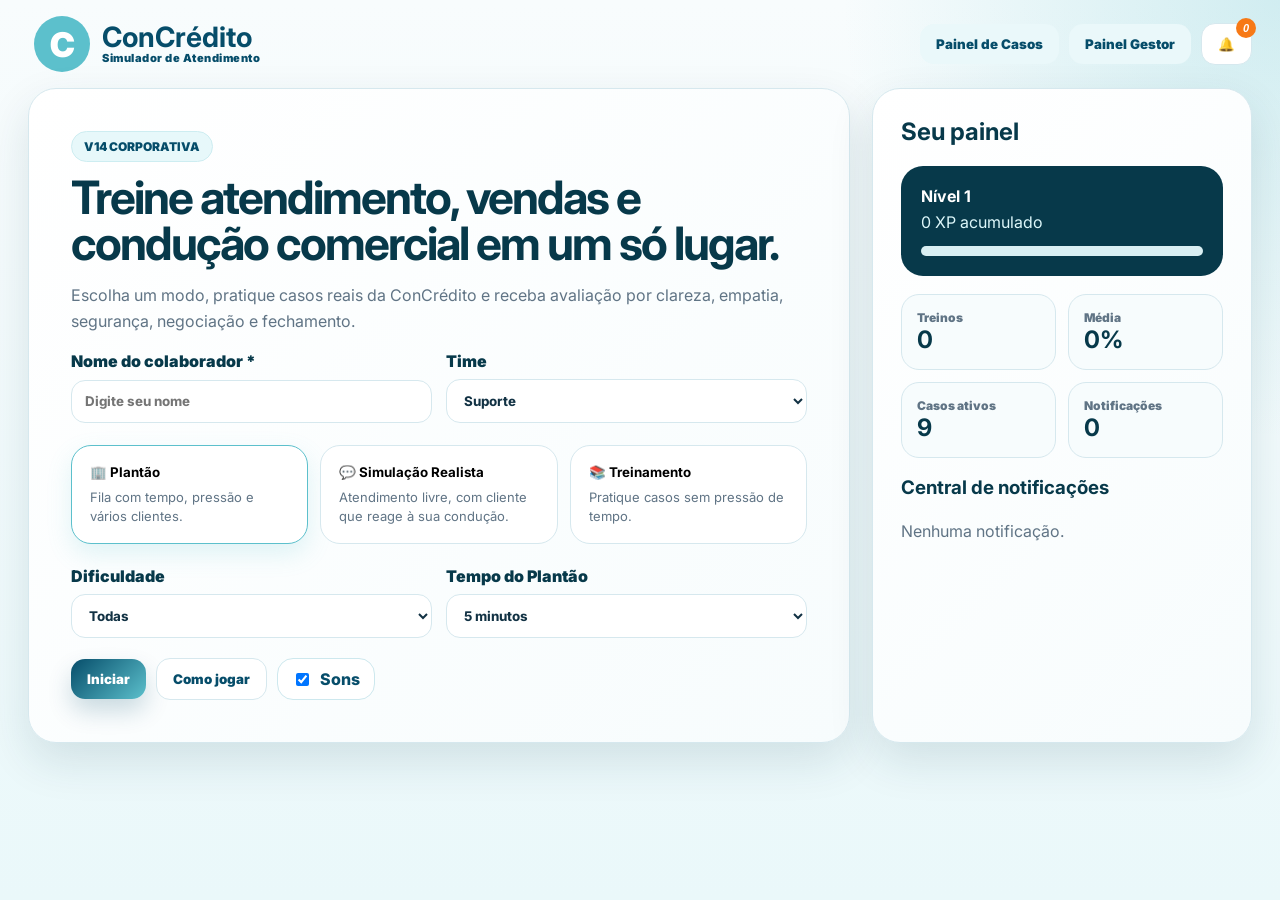
==== commit c3c6cbc1: "Add files via upload" ====
--- a/index.html
+++ b/index.html
@@ -24,20 +24,19 @@
           <h1>Treine atendimento, vendas e condução comercial em um só lugar.</h1>
           <p>Escolha um modo, pratique casos reais da ConCrédito e receba avaliação por clareza, empatia, segurança, negociação e fechamento.</p>
           <div class="grid two">
-            <label>Nome do colaborador<input id="sellerName" placeholder="Digite seu nome"></label>
-            <label>Time<select id="sellerTeam"><option>Suporte</option><option>Vendas</option><option>Savana</option><option>Santo Crédito</option><option>Construindo Sonhos</option><option>Tropa de Elite</option><option>Esquadrão Fênix</option></select></label>
+            <label>Nome do colaborador *<input id="sellerName" placeholder="Digite seu nome" required></label>
+            <label>Time<select id="sellerTeam"><option>Suporte</option><option>Savana</option><option>Santo Crédito</option><option>Construindo Sonhos</option><option>Tropa de Elite</option><option>Esquadrão Fênix</option></select></label>
           </div>
           <div class="modeGrid">
             <button class="mode activeMode" data-mode="plantao"><b>🏢 Plantão</b><span>Fila com tempo, pressão e vários clientes.</span></button>
-            <button class="mode" data-mode="conversa"><b>🤖 Conversa IA</b><span>Cliente dinâmico com várias mensagens.</span></button>
-            <button class="mode" data-mode="treinamento"><b>📚 Treinamento</b><span>Escolha produto e caso sem pressão.</span></button>
+            <button class="mode" data-mode="conversa"><b>💬 Simulação Realista</b><span>Atendimento livre, com cliente que reage à sua condução.</span></button>
+            <button class="mode" data-mode="treinamento"><b>📚 Treinamento</b><span>Pratique casos sem pressão de tempo.</span></button>
           </div>
-          <div class="grid three configRow">
-            <label>Produto<select id="productFilter"></select></label>
-            <label>Dificuldade<select id="difficultyFilter"><option value="todos">Todas</option><option>Fácil</option><option>Médio</option><option>Difícil</option></select></label>
+          <div class="grid two configRow">
+            <label>Dificuldade<select id="difficultyFilter"><option value="todos">Todas</option><option>Júnior</option><option>Pleno</option><option>Sênior</option></select></label>
             <label>Tempo do Plantão<select id="shiftTime"><option value="180">3 minutos</option><option value="300" selected>5 minutos</option><option value="600">10 minutos</option></select></label>
           </div>
-          <div class="actions"><button class="primary" id="startBtn">Iniciar</button><button class="secondary" id="openLibraryBtn">Ver biblioteca de casos</button></div>
+          <div class="actions"><button class="primary" id="startBtn">Iniciar</button><button class="secondary" id="openHowToBtn">Como jogar</button><label class="soundSwitch"><input type="checkbox" id="soundToggle" checked> Sons</label></div>
         </div>
         <aside class="card side">
           <h2>Seu painel</h2>
@@ -67,9 +66,9 @@
       <div class="actions center"><button class="secondary" id="finishBtn">Finalizar sessão</button></div>
     </section>
 
-    <section class="screen" id="libraryScreen"><div class="card"><div class="panelTitle"><h2>Biblioteca de Casos</h2><button class="secondary" id="closeLibrary">Voltar</button></div><div class="filters"><input id="librarySearch" placeholder="Pesquisar por produto, tag, CTPS, golpe, pagamento..."><select id="libraryProduct"></select></div><div id="libraryList" class="cardsList"></div></div></section>
+    <section class="screen" id="howToScreen"><div class="card"><div class="panelTitle"><h2>Como jogar</h2><button class="secondary" id="closeHowTo">Voltar</button></div><div class="cardsList"><div class="caseCard"><b>1. Leia o histórico</b><p>Antes de responder, entenda o que o cliente quer e qual é o problema principal.</p></div><div class="caseCard"><b>2. Responda como em um atendimento real</b><p>Use empatia, clareza e conduza o cliente para o próximo passo. Respostas muito curtas perdem pontos.</p></div><div class="caseCard"><b>3. No Plantão</b><p>Você atende vários casos com tempo contado. Os produtos vêm misturados, como no dia a dia.</p></div><div class="caseCard"><b>4. Na Simulação Realista</b><p>O cliente reage às suas respostas. O tempo também influencia: se demorar demais, ele pode cobrar retorno ou desistir.</p></div><div class="caseCard"><b>5. No Treinamento</b><p>Pratique sem pressão e use o feedback do supervisor para melhorar.</p></div></div></div></section>
 
-    <section class="screen" id="casePanelScreen"><div class="card loginBox" id="caseLogin"><h1>Painel de Casos</h1><p>Acesso para a equipe cadastrar, editar, duplicar, importar e exportar casos.</p><label>Senha<input id="casePassword" type="password" placeholder="Senha do Painel de Casos"></label><button class="primary" id="caseLoginBtn">Entrar</button><p class="hintText">Acesso restrito à equipe autorizada.</p></div><div class="card hidden" id="casePanel"><div class="panelTitle"><div><span class="badge">Painel de Casos</span><h2>Gerenciar casos</h2></div><div class="actions"><button class="secondary" id="importCasesBtn">Importar CSV/JSON</button><button class="secondary" id="exportCasesCsvBtn">Exportar CSV</button><button class="secondary" id="exportCasesJsonBtn">Exportar JSON</button><button class="ghost" id="caseLogoutBtn">Sair</button></div></div><input type="file" id="caseFileInput" accept=".csv,.json" class="hidden"><div class="split"><form id="caseForm" class="formGrid"><input type="hidden" id="caseId"><label>Nome do caso<input id="caseTitle" required></label><label>Produto<select id="caseProduct"></select></label><label>Categoria<select id="caseCategory"></select></label><label>Dificuldade<select id="caseDifficulty"><option>Fácil</option><option>Médio</option><option>Difícil</option></select></label><label>Perfil do cliente<select id="caseProfile"></select></label><label>Status<select id="caseStatus"><option value="ativo">Ativo</option><option value="inativo">Inativo</option></select></label><label>Modos<div class="checks"><label><input type="checkbox" value="plantao" class="modeCheck"> Plantão</label><label><input type="checkbox" value="conversa" class="modeCheck"> Conversa IA</label><label><input type="checkbox" value="treinamento" class="modeCheck"> Treinamento</label></div></label><label>Tags<input id="caseTags" placeholder="CTPS, valor baixo, golpe..."></label><label class="wide">Mensagem inicial<textarea id="caseMessage" required></textarea></label><label class="wide">Histórico<textarea id="caseHistory" placeholder="Uma linha por item do histórico"></textarea></label><label class="wide">Objetivo do treinamento<textarea id="caseGoal"></textarea></label><label class="wide">Resposta ideal<textarea id="caseIdeal"></textarea></label><label class="wide">Critérios de avaliação<textarea id="caseCriteria"></textarea></label><label class="wide">Dica para o colaborador<textarea id="caseHint"></textarea></label><div class="actions wide"><button class="primary" type="submit">Salvar caso</button><button class="secondary" type="button" id="clearCaseForm">Limpar</button></div></form><div><div class="filters"><input id="casePanelSearch" placeholder="Buscar casos"><select id="casePanelProduct"></select></div><div id="casePanelList" class="cardsList compact"></div></div></div></div></section>
+    <section class="screen" id="casePanelScreen"><div class="card loginBox" id="caseLogin"><h1>Painel de Casos</h1><p>Acesso para a equipe cadastrar, editar, duplicar, importar e exportar casos.</p><label>Senha<input id="casePassword" type="password" placeholder="Senha do Painel de Casos"></label><button class="primary" id="caseLoginBtn">Entrar</button><p class="hintText">Acesso restrito à equipe autorizada.</p></div><div class="card hidden" id="casePanel"><div class="panelTitle"><div><span class="badge">Painel de Casos</span><h2>Gerenciar casos</h2></div><div class="actions"><button class="secondary" id="importCasesBtn">Importar CSV/JSON</button><button class="secondary" id="exportCasesCsvBtn">Exportar CSV</button><button class="secondary" id="exportCasesJsonBtn">Exportar JSON</button><button class="ghost" id="caseLogoutBtn">Sair</button></div></div><input type="file" id="caseFileInput" accept=".csv,.json" class="hidden"><div class="split"><form id="caseForm" class="formGrid"><input type="hidden" id="caseId"><label>Nome do caso<input id="caseTitle" required></label><label>Produto<select id="caseProduct"></select></label><label>Categoria<select id="caseCategory"></select></label><label>Dificuldade<select id="caseDifficulty"><option>Júnior</option><option>Pleno</option><option>Sênior</option></select></label><label>Perfil do cliente<select id="caseProfile"></select></label><label>Status<select id="caseStatus"><option value="ativo">Ativo</option><option value="inativo">Inativo</option></select></label><label>Modos<div class="checks"><label><input type="checkbox" value="plantao" class="modeCheck"> Plantão</label><label><input type="checkbox" value="conversa" class="modeCheck"> Simulação Realista</label><label><input type="checkbox" value="treinamento" class="modeCheck"> Treinamento</label></div></label><label>Tags<input id="caseTags" placeholder="CTPS, valor baixo, golpe..."></label><label class="wide">Mensagem inicial<textarea id="caseMessage" required></textarea></label><label class="wide">Histórico<textarea id="caseHistory" placeholder="Uma linha por item do histórico"></textarea></label><label class="wide">Objetivo do treinamento<textarea id="caseGoal"></textarea></label><label class="wide">Resposta ideal<textarea id="caseIdeal"></textarea></label><label class="wide">Critérios de avaliação<textarea id="caseCriteria"></textarea></label><label class="wide">Dica para o colaborador<textarea id="caseHint"></textarea></label><div class="actions wide"><button class="primary" type="submit">Salvar caso</button><button class="secondary" type="button" id="clearCaseForm">Limpar</button></div></form><div><div class="filters"><input id="casePanelSearch" placeholder="Buscar casos"><select id="casePanelProduct"></select></div><div id="casePanelList" class="cardsList compact"></div></div></div></div></section>
 
     <section class="screen" id="managerScreen"><div class="card loginBox" id="managerLogin"><h1>Painel Gestor</h1><p>Acesso restrito para você e sua gerente acompanharem desempenho, estatísticas, notificações e histórico.</p><label>Senha<input id="managerPassword" type="password" placeholder="Senha do Painel Gestor"></label><button class="primary" id="managerLoginBtn">Entrar</button><p class="hintText">Acesso restrito à gestão.</p></div><div class="card hidden" id="managerPanel"><div class="panelTitle"><div><span class="badge">Painel Gestor</span><h2>Dashboard</h2></div><div class="actions"><button class="secondary" id="exportResultsCsvBtn">Exportar resultados</button><button class="ghost" id="managerLogoutBtn">Sair</button></div></div><div class="tabs"><button class="tab activeTab" data-tab="overview">Visão geral</button><button class="tab" data-tab="caseStats">Estatísticas dos casos</button><button class="tab" data-tab="audit">Histórico de alterações</button><button class="tab" data-tab="notices">Notificações</button></div><div id="managerOverview" class="tabPanel"><div class="finalGrid" id="managerCards"></div><div class="split"><div><h3>Ranking</h3><div id="rankingList" class="cardsList compact"></div></div><div><h3>Últimos treinamentos</h3><div id="resultsList" class="cardsList compact"></div></div></div></div><div id="managerCaseStats" class="tabPanel hidden"><div id="caseStatsList" class="cardsList"></div></div><div id="managerAudit" class="tabPanel hidden"><div id="auditList" class="cardsList"></div></div><div id="managerNotices" class="tabPanel hidden"><form id="noticeForm" class="formGrid"><label>Título<input id="noticeTitle" required></label><label class="wide">Mensagem<textarea id="noticeMessage" required></textarea></label><div class="actions wide"><button class="primary">Publicar notificação</button></div></form><div id="managerNoticeList" class="cardsList"></div></div></div></section>
   </main>
--- a/style.css
+++ b/style.css
@@ -1,2 +1,9 @@
 @import url('https://fonts.googleapis.com/css2?family=Inter:wght@500;600;700;800;900&display=swap');
 :root{--azul:#064D6A;--azul2:#07394A;--turq:#5CC0CC;--lar:#F77916;--bg:#F5F7FA;--text:#123244;--muted:#607485;--line:#D6E8EE;--white:#fff;--shadow:0 18px 45px rgba(7,57,74,.12)}*{box-sizing:border-box}body{margin:0;font-family:Inter,Arial,sans-serif;color:var(--text);background:radial-gradient(circle at top right,rgba(92,192,204,.25),transparent 28%),linear-gradient(180deg,#F8FCFD,#EAF8FA);min-height:100vh}button,input,select,textarea{font-family:inherit}.app{padding:0 28px 36px}.topbar{max-width:1360px;margin:auto;height:88px;display:flex;align-items:center;justify-content:space-between}.brand{display:flex;gap:12px;align-items:center;background:transparent;border:0;cursor:pointer;text-align:left;color:var(--azul)}.logo{width:56px;height:56px;border-radius:50%;display:grid;place-items:center;background:var(--turq);color:#fff;font-size:34px;font-weight:900}.brand b{display:block;font-size:28px;line-height:1}.brand small{display:block;font-weight:900;letter-spacing:.5px}.topbar nav,.actions,.metrics,.tabs{display:flex;gap:10px;align-items:center;flex-wrap:wrap}.screen{display:none;max-width:1360px;margin:auto}.screen.active{display:block}.card{background:linear-gradient(135deg,#fff,#F7FCFD);border:1px solid var(--line);border-radius:28px;padding:28px;box-shadow:var(--shadow)}.hero{display:grid;grid-template-columns:1fr 380px;gap:22px}.heroCard{padding:42px}h1{font-size:46px;line-height:1;margin:12px 0;color:var(--azul2);letter-spacing:-2px}h2,h3{color:var(--azul2);margin-top:0}p{color:var(--muted);line-height:1.65}.badge{display:inline-flex;width:max-content;background:#E7F8FA;color:var(--azul);border:1px solid #CDEDF1;border-radius:999px;padding:7px 12px;font-weight:900;font-size:12px;text-transform:uppercase}.ghost,.secondary,.primary,.iconBtn,.tab{border:0;border-radius:14px;padding:12px 16px;font-weight:900;cursor:pointer}.primary{background:linear-gradient(135deg,var(--azul),var(--turq));color:#fff;box-shadow:0 12px 25px rgba(6,77,106,.20)}.secondary{background:#fff;color:var(--azul);border:1px solid var(--line)}.ghost,.tab{background:#EAF8FA;color:var(--azul)}.tab.activeTab{background:var(--azul);color:#fff}.iconBtn{position:relative;background:#fff;border:1px solid var(--line);color:var(--azul)}.iconBtn i{position:absolute;right:-5px;top:-6px;background:var(--lar);color:#fff;border-radius:999px;min-width:20px;height:20px;font-size:11px;display:grid;place-items:center}.grid{display:grid;gap:14px}.two{grid-template-columns:repeat(2,1fr)}.three{grid-template-columns:repeat(3,1fr)}label{display:grid;gap:8px;font-weight:900;color:var(--azul2)}input,select,textarea{border:1px solid var(--line);border-radius:14px;padding:12px 13px;background:#fff;color:var(--text);font-weight:750}textarea{min-height:95px;resize:vertical;line-height:1.5}.modeGrid{display:grid;grid-template-columns:repeat(3,1fr);gap:12px;margin:22px 0}.mode{text-align:left;border:1px solid var(--line);background:#fff;border-radius:20px;padding:18px;cursor:pointer}.mode b,.mode span{display:block}.mode span{color:var(--muted);font-size:13px;line-height:1.45;margin-top:8px}.activeMode{border-color:var(--turq);box-shadow:0 10px 24px rgba(92,192,204,.18)}.configRow{margin-bottom:20px}.level{background:var(--azul2);color:#fff;border-radius:22px;padding:20px}.level span{display:block;color:#DDF7FA;margin-top:6px}.level div{height:10px;background:#D9EFF3;border-radius:99px;overflow:hidden;margin-top:14px}.level i{display:block;height:100%;width:0;background:linear-gradient(90deg,var(--turq),var(--lar))}.miniStats,.finalGrid{display:grid;grid-template-columns:repeat(2,1fr);gap:12px;margin:18px 0}.miniStats div,.finalGrid div{background:#F7FCFD;border:1px solid var(--line);border-radius:18px;padding:15px}.miniStats span,.finalGrid span,.metrics span{display:block;color:var(--muted);font-size:12px;font-weight:900}.miniStats b,.finalGrid b,.metrics b{font-size:24px;color:var(--azul2)}.noticeBox{margin-top:18px}.notice{background:#F8FCFD;border:1px solid var(--line);border-radius:16px;padding:12px;margin:8px 0}.notice small,.caseCard small{color:var(--muted);font-weight:800}.hud{display:flex;justify-content:space-between;align-items:center;margin-bottom:16px}.metrics div{background:#fff;border:1px solid var(--line);border-radius:16px;padding:12px 18px;text-align:center}.workspace{display:grid;grid-template-columns:360px 1fr;gap:18px}.queue{height:max-content}.panelTitle{display:flex;justify-content:space-between;gap:12px;align-items:flex-start}.small{padding:8px 10px;font-size:12px}.cardsList,#caseQueue{display:grid;gap:10px}.caseCard{border:1px solid var(--line);background:#F8FCFD;border-radius:18px;padding:14px;cursor:pointer}.caseCard:hover,.caseCard.active{border-color:var(--turq);transform:translateY(-1px)}.tags{display:flex;gap:6px;flex-wrap:wrap;margin-top:8px}.tags span{font-size:11px;background:#EAF8FA;color:var(--azul);font-weight:900;padding:5px 8px;border-radius:999px}.empty{min-height:400px;display:grid;place-content:center;text-align:center}.hidden{display:none!important}.clientHeader{display:flex;gap:12px;align-items:center;border-bottom:1px solid var(--line);padding-bottom:14px}.avatar{width:52px;height:52px;border-radius:50%;background:var(--turq);color:#fff;display:grid;place-items:center;font-size:24px;font-weight:900}.history{background:#F8FCFD;border:1px solid var(--line);border-radius:18px;padding:14px;margin:14px 0}.historyLine{border-left:3px solid var(--turq);padding-left:12px;margin:8px 0;color:var(--muted);font-weight:700}.chat{min-height:180px;background:#EDF7F9;border-radius:20px;padding:18px;display:flex;flex-direction:column;gap:10px;margin-bottom:14px}.msg{max-width:78%;padding:12px 14px;border-radius:18px;line-height:1.5;font-weight:700}.clientMsg{align-self:flex-start;background:#fff;border-bottom-left-radius:4px}.agentMsg{align-self:flex-end;background:#DFF6F9;border-bottom-right-radius:4px}.supervisor{margin-top:16px;background:#F8FCFD;border:1px solid var(--line);border-radius:20px;padding:18px}.scoreGrid{display:grid;grid-template-columns:repeat(3,1fr);gap:10px}.scoreGrid div{background:#fff;border:1px solid var(--line);border-radius:14px;padding:10px}.center{justify-content:center;margin-top:18px}.filters{display:flex;gap:10px;margin:14px 0}.filters input{flex:1}.loginBox{max-width:720px;margin:auto}.split{display:grid;grid-template-columns:1.05fr .95fr;gap:18px;align-items:start}.formGrid{display:grid;grid-template-columns:repeat(2,1fr);gap:12px}.wide{grid-column:1/-1}.checks{display:flex;gap:10px;flex-wrap:wrap;background:#fff;border:1px solid var(--line);border-radius:14px;padding:10px}.checks label{display:flex;align-items:center;gap:5px;font-size:12px}.compact .caseCard{padding:12px}.hintText{background:#FFF6ED;border:1px solid #FFDAB8;color:#8B4300;border-radius:14px;padding:12px;font-weight:800}.tabPanel{margin-top:18px}@media(max-width:1000px){.hero,.workspace,.split{grid-template-columns:1fr}.modeGrid,.three,.two,.formGrid,.scoreGrid{grid-template-columns:1fr}.hud{display:grid}.app{padding:0 14px 24px}.topbar{height:auto;padding:14px 0;display:grid;gap:12px}.brand b{font-size:22px}h1{font-size:34px}.metrics{display:grid;grid-template-columns:repeat(2,1fr)}}
+
+.typing{display:flex;gap:5px;align-items:center;width:max-content}.typing span{width:7px;height:7px;border-radius:50%;background:#9AB7C2;display:block;animation:pulse 1s infinite}.typing span:nth-child(2){animation-delay:.15s}.typing span:nth-child(3){animation-delay:.3s}@keyframes pulse{0%,80%,100%{opacity:.35;transform:translateY(0)}40%{opacity:1;transform:translateY(-3px)}}
+.scoreBars{display:grid;gap:10px;margin:14px 0}.metricLine{display:grid;grid-template-columns:120px 1fr 44px;align-items:center;gap:10px}.metricLine .bar{height:12px;background:#e8f5f7;border-radius:999px;overflow:hidden;border:1px solid #cce9ee}.metricLine .bar i{display:block;height:100%;background:linear-gradient(90deg,#064D6A,#5CC0CC);border-radius:999px}.timeline{margin:10px 0 16px 18px;color:#476577}.timeline li{margin:6px 0}.msg.clientMsg:last-child{animation:fadeIn .22s ease}@keyframes fadeIn{from{opacity:.2;transform:translateY(4px)}to{opacity:1;transform:none}}
+
+.soundSwitch{display:inline-flex;align-items:center;gap:8px;font-weight:800;color:#064D6A;background:#fff;border:1px solid #cde8ee;border-radius:16px;padding:10px 14px;cursor:pointer}
+.soundSwitch input{width:auto}
+.metricLine small{display:block;color:#526a7a;margin-left:8px;font-size:12px}
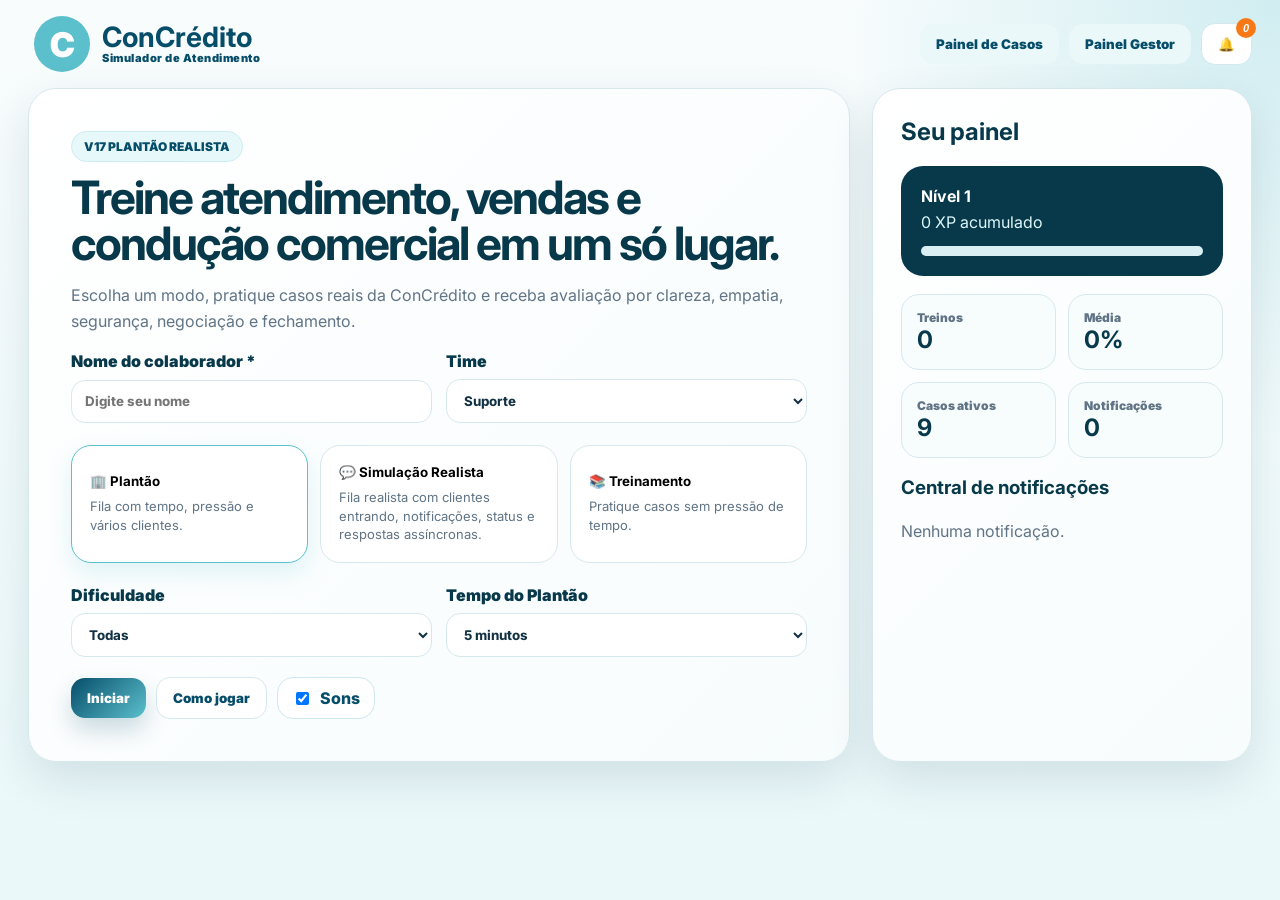
==== commit 581eadaa: "Add files via upload" ====
--- a/index.html
+++ b/index.html
@@ -3,7 +3,7 @@
 <head>
   <meta charset="UTF-8" />
   <meta name="viewport" content="width=device-width, initial-scale=1.0" />
-  <title>Central ConCrédito v14</title>
+  <title>Central ConCrédito v17</title>
   <link rel="stylesheet" href="style.css" />
 </head>
 <body>
@@ -20,7 +20,7 @@
     <section class="screen active" id="homeScreen">
       <div class="hero">
         <div class="card heroCard">
-          <span class="badge">v14 corporativa</span>
+          <span class="badge">v17 plantão realista</span>
           <h1>Treine atendimento, vendas e condução comercial em um só lugar.</h1>
           <p>Escolha um modo, pratique casos reais da ConCrédito e receba avaliação por clareza, empatia, segurança, negociação e fechamento.</p>
           <div class="grid two">
@@ -29,7 +29,7 @@
           </div>
           <div class="modeGrid">
             <button class="mode activeMode" data-mode="plantao"><b>🏢 Plantão</b><span>Fila com tempo, pressão e vários clientes.</span></button>
-            <button class="mode" data-mode="conversa"><b>💬 Simulação Realista</b><span>Atendimento livre, com cliente que reage à sua condução.</span></button>
+            <button class="mode" data-mode="conversa"><b>💬 Simulação Realista</b><span>Fila realista com clientes entrando, notificações, status e respostas assíncronas.</span></button>
             <button class="mode" data-mode="treinamento"><b>📚 Treinamento</b><span>Pratique casos sem pressão de tempo.</span></button>
           </div>
           <div class="grid two configRow">
@@ -50,11 +50,11 @@
     <section class="screen" id="gameScreen">
       <div class="hud card"><div><span class="badge" id="modeBadge">Plantão</span><h2 id="gameTitle">Atendimento</h2></div><div class="metrics"><div><span>Tempo</span><b id="timerLabel">--:--</b></div><div><span>XP</span><b id="xpLabel">0</b></div><div><span>Média</span><b id="avgLabel">0%</b></div><div><span>Resolvidos</span><b id="solvedLabel">0</b></div></div></div>
       <div class="workspace">
-        <aside class="card queue"><div class="panelTitle"><h3>Casos</h3><button class="secondary small" id="newRandomCase">Novo</button></div><div id="caseQueue"></div></aside>
+        <aside class="card queue"><div class="panelTitle"><h3>Conversas / Casos</h3><button class="secondary small" id="newRandomCase">Novo</button></div><div id="caseQueue"></div></aside>
         <section class="card service">
           <div id="emptyService" class="empty"><h2>Selecione um caso</h2><p>Escolha um cliente na fila para iniciar o atendimento.</p></div>
           <div id="activeService" class="hidden">
-            <div class="clientHeader"><div class="avatar" id="clientAvatar">C</div><div><h2 id="clientName">Cliente</h2><span id="clientMeta"></span></div></div>
+            <div class="clientHeader"><div class="avatar" id="clientAvatar">C</div><div><h2 id="clientName">Cliente</h2><span id="clientMeta"></span></div></div><div class="clientStatus" id="clientStatusBox"></div>
             <div class="history"><h3>Histórico</h3><div id="historyList"></div></div>
             <div class="chat" id="chatBox"></div>
             <label class="reply">Sua resposta<textarea id="answerBox" placeholder="Digite sua resposta como se estivesse atendendo o cliente..."></textarea></label>
--- a/style.css
+++ b/style.css
@@ -7,3 +7,13 @@
 .soundSwitch{display:inline-flex;align-items:center;gap:8px;font-weight:800;color:#064D6A;background:#fff;border:1px solid #cde8ee;border-radius:16px;padding:10px 14px;cursor:pointer}
 .soundSwitch input{width:auto}
 .metricLine small{display:block;color:#526a7a;margin-left:8px;font-size:12px}
+.clientStatus{display:grid;grid-template-columns:repeat(3,1fr);gap:10px;margin:12px 0}
+.clientStatus div{background:#fff;border:1px solid var(--line);border-radius:16px;padding:10px 12px}
+.clientStatus span{display:block;color:var(--muted);font-size:11px;font-weight:900;text-transform:uppercase}
+.clientStatus b{display:block;color:var(--azul2);font-size:16px;margin-top:3px}
+@media(max-width:700px){.clientStatus{grid-template-columns:1fr}}
+
+/* V17 - Plantão Realista */
+.attendanceStatus{position:relative;background:#fff;border:1px solid var(--line);border-radius:18px;padding:10px 12px;display:flex;gap:8px;align-items:center;font-weight:900;color:var(--azul2)}
+.statusBtn{border:0;background:#EAF8FA;color:var(--azul);font-weight:900;border-radius:999px;padding:7px 12px;cursor:pointer}.statusBtn.online{color:#078b57}.statusBtn.ocupado{color:#d73b31}.statusBtn.ausente{color:#a88c00}
+.statusMenu{position:absolute;top:46px;right:0;z-index:20;background:#fff;border:1px solid var(--line);box-shadow:var(--shadow);border-radius:12px;padding:10px;display:grid;gap:5px;min-width:150px}.statusMenu button{border:0;background:#fff;text-align:left;padding:10px;border-radius:10px;cursor:pointer;font-weight:800;color:var(--text)}.statusMenu button:hover{background:#F1FAFC}.dot{display:inline-block;width:10px;height:10px;border-radius:50%;margin-right:8px}.green{background:#11b86a}.red{background:#f0473d}.yellow{background:#e8d629}.liveChat{position:relative}.liveChat.late{border-color:#f0473d;background:#fff7f6}.unread{position:absolute;right:12px;top:12px;background:#F77916;color:#fff;border-radius:999px;min-width:22px;height:22px;display:grid;place-items:center;font-size:12px;font-style:normal}.msg small{opacity:.65;font-size:11px}.finishPanel{background:#eaf8fa;border:1px solid var(--line);padding:14px;border-radius:16px;margin-top:12px}.caseCard .actions{margin-top:10px}
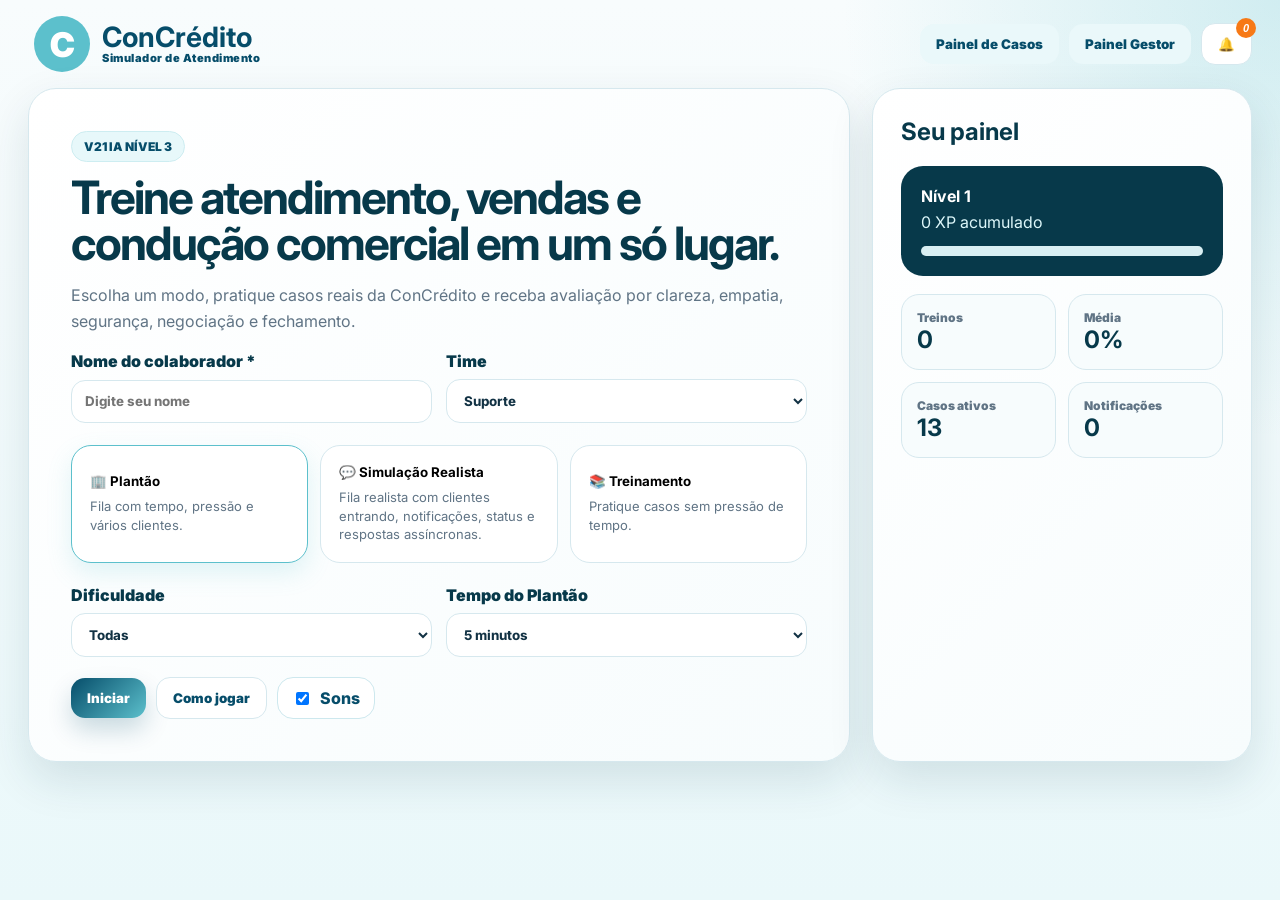
==== commit 9ac15622: "Add files via upload" ====
--- a/index.html
+++ b/index.html
@@ -3,7 +3,7 @@
 <head>
   <meta charset="UTF-8" />
   <meta name="viewport" content="width=device-width, initial-scale=1.0" />
-  <title>Central ConCrédito v17</title>
+  <title>Central ConCrédito v21</title>
   <link rel="stylesheet" href="style.css" />
 </head>
 <body>
@@ -20,7 +20,7 @@
     <section class="screen active" id="homeScreen">
       <div class="hero">
         <div class="card heroCard">
-          <span class="badge">v17 plantão realista</span>
+          <span class="badge">v21 IA nível 3</span>
           <h1>Treine atendimento, vendas e condução comercial em um só lugar.</h1>
           <p>Escolha um modo, pratique casos reais da ConCrédito e receba avaliação por clareza, empatia, segurança, negociação e fechamento.</p>
           <div class="grid two">
--- a/style.css
+++ b/style.css
@@ -17,3 +17,15 @@
 .attendanceStatus{position:relative;background:#fff;border:1px solid var(--line);border-radius:18px;padding:10px 12px;display:flex;gap:8px;align-items:center;font-weight:900;color:var(--azul2)}
 .statusBtn{border:0;background:#EAF8FA;color:var(--azul);font-weight:900;border-radius:999px;padding:7px 12px;cursor:pointer}.statusBtn.online{color:#078b57}.statusBtn.ocupado{color:#d73b31}.statusBtn.ausente{color:#a88c00}
 .statusMenu{position:absolute;top:46px;right:0;z-index:20;background:#fff;border:1px solid var(--line);box-shadow:var(--shadow);border-radius:12px;padding:10px;display:grid;gap:5px;min-width:150px}.statusMenu button{border:0;background:#fff;text-align:left;padding:10px;border-radius:10px;cursor:pointer;font-weight:800;color:var(--text)}.statusMenu button:hover{background:#F1FAFC}.dot{display:inline-block;width:10px;height:10px;border-radius:50%;margin-right:8px}.green{background:#11b86a}.red{background:#f0473d}.yellow{background:#e8d629}.liveChat{position:relative}.liveChat.late{border-color:#f0473d;background:#fff7f6}.unread{position:absolute;right:12px;top:12px;background:#F77916;color:#fff;border-radius:999px;min-width:22px;height:22px;display:grid;place-items:center;font-size:12px;font-style:normal}.msg small{opacity:.65;font-size:11px}.finishPanel{background:#eaf8fa;border:1px solid var(--line);padding:14px;border-radius:16px;margin-top:12px}.caseCard .actions{margin-top:10px}
+
+/* V18 */
+.noticeBox{display:none!important;}
+.toastStack{position:fixed;right:22px;bottom:22px;display:flex;flex-direction:column;gap:10px;z-index:9999;max-width:340px}
+.toast{background:#fff;border:1px solid #cfeaf1;border-left:5px solid #50cbd0;border-radius:16px;box-shadow:0 12px 30px rgba(0,50,80,.16);padding:14px 16px;animation:toastIn .22s ease-out}
+.toast b{display:block;color:#00334c;margin-bottom:5px}.toast p{margin:0;color:#4d6574;font-size:14px;line-height:1.35}@keyframes toastIn{from{transform:translateX(20px);opacity:0}to{transform:translateX(0);opacity:1}}
+.modalOverlay{position:fixed;inset:0;background:rgba(0,35,55,.35);z-index:9998;display:flex;align-items:center;justify-content:center;padding:24px}.modalOverlay.hidden{display:none!important}.modalCard{background:#fafdff;border:1px solid #cfeaf1;border-radius:24px;box-shadow:0 24px 70px rgba(0,35,55,.28);width:min(1100px,96vw);max-height:90vh;overflow:auto;padding:26px}.auditSummary{display:grid;grid-template-columns:repeat(4,minmax(120px,1fr));gap:12px;margin:16px 0}.auditSummary div{border:1px solid #cfeaf1;border-radius:16px;padding:13px;background:#fff}.auditSummary span{display:block;font-size:12px;color:#5d7585;font-weight:800}.auditSummary b{font-size:18px;color:#00334c}.auditChat{background:#eaf7f9;border-radius:20px;padding:18px;max-height:440px;overflow:auto;margin-bottom:18px}.auditChat .msg{max-width:72%;margin:10px 0}.sellerCard{cursor:pointer}.sellerCard:hover{transform:translateY(-1px);box-shadow:0 12px 24px rgba(0,50,80,.08)}
+@media(max-width:800px){.auditSummary{grid-template-columns:1fr 1fr}.modalCard{padding:18px}.toastStack{left:14px;right:14px;max-width:none}.auditChat .msg{max-width:92%}}
+
+/* V19 - validação discreta no campo de resposta */
+.inputError{border-color:#e24a4a!important; box-shadow:0 0 0 3px rgba(226,74,74,.12)!important;}
+.validationMsg{margin:6px 0 0 4px; color:#b42318; font-weight:800; font-size:12px;}
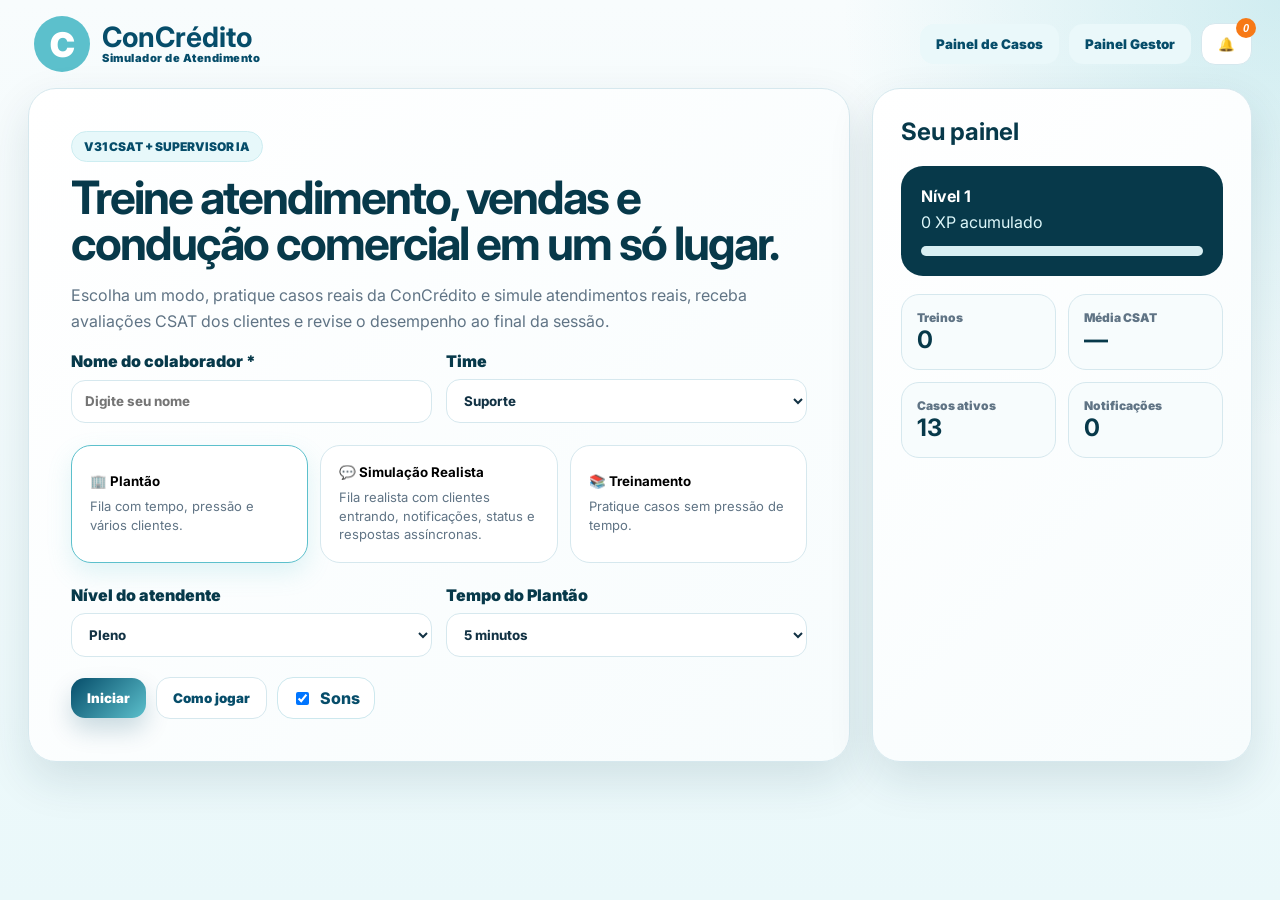
==== commit 22a0b84d: "Add files via upload" ====
--- a/index.html
+++ b/index.html
@@ -3,7 +3,7 @@
 <head>
   <meta charset="UTF-8" />
   <meta name="viewport" content="width=device-width, initial-scale=1.0" />
-  <title>Central ConCrédito v21</title>
+  <title>Central ConCrédito v31 — CSAT</title>
   <link rel="stylesheet" href="style.css" />
 </head>
 <body>
@@ -20,9 +20,9 @@
     <section class="screen active" id="homeScreen">
       <div class="hero">
         <div class="card heroCard">
-          <span class="badge">v21 IA nível 3</span>
+          <span class="badge">v31 CSAT + Supervisor IA</span>
           <h1>Treine atendimento, vendas e condução comercial em um só lugar.</h1>
-          <p>Escolha um modo, pratique casos reais da ConCrédito e receba avaliação por clareza, empatia, segurança, negociação e fechamento.</p>
+          <p>Escolha um modo, pratique casos reais da ConCrédito e simule atendimentos reais, receba avaliações CSAT dos clientes e revise o desempenho ao final da sessão.</p>
           <div class="grid two">
             <label>Nome do colaborador *<input id="sellerName" placeholder="Digite seu nome" required></label>
             <label>Time<select id="sellerTeam"><option>Suporte</option><option>Savana</option><option>Santo Crédito</option><option>Construindo Sonhos</option><option>Tropa de Elite</option><option>Esquadrão Fênix</option></select></label>
@@ -33,7 +33,7 @@
             <button class="mode" data-mode="treinamento"><b>📚 Treinamento</b><span>Pratique casos sem pressão de tempo.</span></button>
           </div>
           <div class="grid two configRow">
-            <label>Dificuldade<select id="difficultyFilter"><option value="todos">Todas</option><option>Júnior</option><option>Pleno</option><option>Sênior</option></select></label>
+            <label>Nível do atendente<select id="difficultyFilter"><option>Júnior</option><option selected>Pleno</option><option>Sênior</option></select></label>
             <label>Tempo do Plantão<select id="shiftTime"><option value="180">3 minutos</option><option value="300" selected>5 minutos</option><option value="600">10 minutos</option></select></label>
           </div>
           <div class="actions"><button class="primary" id="startBtn">Iniciar</button><button class="secondary" id="openHowToBtn">Como jogar</button><label class="soundSwitch"><input type="checkbox" id="soundToggle" checked> Sons</label></div>
@@ -41,14 +41,14 @@
         <aside class="card side">
           <h2>Seu painel</h2>
           <div class="level"><b id="levelLabel">Nível 1</b><span id="xpText">0 XP acumulado</span><div><i id="xpBar"></i></div></div>
-          <div class="miniStats"><div><span>Treinos</span><b id="homeTrainings">0</b></div><div><span>Média</span><b id="homeAvg">0%</b></div><div><span>Casos ativos</span><b id="homeCases">0</b></div><div><span>Notificações</span><b id="homeNotifications">0</b></div></div>
+          <div class="miniStats"><div><span>Treinos</span><b id="homeTrainings">0</b></div><div><span>Média CSAT</span><b id="homeAvg">—</b></div><div><span>Casos ativos</span><b id="homeCases">0</b></div><div><span>Notificações</span><b id="homeNotifications">0</b></div></div>
           <div class="noticeBox"><h3>Central de notificações</h3><div id="notificationList"></div></div>
         </aside>
       </div>
     </section>
 
     <section class="screen" id="gameScreen">
-      <div class="hud card"><div><span class="badge" id="modeBadge">Plantão</span><h2 id="gameTitle">Atendimento</h2></div><div class="metrics"><div><span>Tempo</span><b id="timerLabel">--:--</b></div><div><span>XP</span><b id="xpLabel">0</b></div><div><span>Média</span><b id="avgLabel">0%</b></div><div><span>Resolvidos</span><b id="solvedLabel">0</b></div></div></div>
+      <div class="hud card"><div><span class="badge" id="modeBadge">Plantão</span><h2 id="gameTitle">Atendimento</h2></div><div class="metrics"><div><span>Tempo</span><b id="timerLabel">--:--</b></div><div><span>XP</span><b id="xpLabel">0</b></div><div><span>CSAT</span><b id="avgLabel">—</b></div><div><span>Resolvidos</span><b id="solvedLabel">0</b></div></div></div>
       <div class="workspace">
         <aside class="card queue"><div class="panelTitle"><h3>Conversas / Casos</h3><button class="secondary small" id="newRandomCase">Novo</button></div><div id="caseQueue"></div></aside>
         <section class="card service">
@@ -71,6 +71,20 @@
     <section class="screen" id="casePanelScreen"><div class="card loginBox" id="caseLogin"><h1>Painel de Casos</h1><p>Acesso para a equipe cadastrar, editar, duplicar, importar e exportar casos.</p><label>Senha<input id="casePassword" type="password" placeholder="Senha do Painel de Casos"></label><button class="primary" id="caseLoginBtn">Entrar</button><p class="hintText">Acesso restrito à equipe autorizada.</p></div><div class="card hidden" id="casePanel"><div class="panelTitle"><div><span class="badge">Painel de Casos</span><h2>Gerenciar casos</h2></div><div class="actions"><button class="secondary" id="importCasesBtn">Importar CSV/JSON</button><button class="secondary" id="exportCasesCsvBtn">Exportar CSV</button><button class="secondary" id="exportCasesJsonBtn">Exportar JSON</button><button class="ghost" id="caseLogoutBtn">Sair</button></div></div><input type="file" id="caseFileInput" accept=".csv,.json" class="hidden"><div class="split"><form id="caseForm" class="formGrid"><input type="hidden" id="caseId"><label>Nome do caso<input id="caseTitle" required></label><label>Produto<select id="caseProduct"></select></label><label>Categoria<select id="caseCategory"></select></label><label>Dificuldade<select id="caseDifficulty"><option>Júnior</option><option>Pleno</option><option>Sênior</option></select></label><label>Perfil do cliente<select id="caseProfile"></select></label><label>Status<select id="caseStatus"><option value="ativo">Ativo</option><option value="inativo">Inativo</option></select></label><label>Modos<div class="checks"><label><input type="checkbox" value="plantao" class="modeCheck"> Plantão</label><label><input type="checkbox" value="conversa" class="modeCheck"> Simulação Realista</label><label><input type="checkbox" value="treinamento" class="modeCheck"> Treinamento</label></div></label><label>Tags<input id="caseTags" placeholder="CTPS, valor baixo, golpe..."></label><label class="wide">Mensagem inicial<textarea id="caseMessage" required></textarea></label><label class="wide">Histórico<textarea id="caseHistory" placeholder="Uma linha por item do histórico"></textarea></label><label class="wide">Objetivo do treinamento<textarea id="caseGoal"></textarea></label><label class="wide">Resposta ideal<textarea id="caseIdeal"></textarea></label><label class="wide">Critérios de avaliação<textarea id="caseCriteria"></textarea></label><label class="wide">Dica para o colaborador<textarea id="caseHint"></textarea></label><div class="actions wide"><button class="primary" type="submit">Salvar caso</button><button class="secondary" type="button" id="clearCaseForm">Limpar</button></div></form><div><div class="filters"><input id="casePanelSearch" placeholder="Buscar casos"><select id="casePanelProduct"></select></div><div id="casePanelList" class="cardsList compact"></div></div></div></div></section>
 
     <section class="screen" id="managerScreen"><div class="card loginBox" id="managerLogin"><h1>Painel Gestor</h1><p>Acesso restrito para você e sua gerente acompanharem desempenho, estatísticas, notificações e histórico.</p><label>Senha<input id="managerPassword" type="password" placeholder="Senha do Painel Gestor"></label><button class="primary" id="managerLoginBtn">Entrar</button><p class="hintText">Acesso restrito à gestão.</p></div><div class="card hidden" id="managerPanel"><div class="panelTitle"><div><span class="badge">Painel Gestor</span><h2>Dashboard</h2></div><div class="actions"><button class="secondary" id="exportResultsCsvBtn">Exportar resultados</button><button class="ghost" id="managerLogoutBtn">Sair</button></div></div><div class="tabs"><button class="tab activeTab" data-tab="overview">Visão geral</button><button class="tab" data-tab="caseStats">Estatísticas dos casos</button><button class="tab" data-tab="audit">Histórico de alterações</button><button class="tab" data-tab="notices">Notificações</button></div><div id="managerOverview" class="tabPanel"><div class="finalGrid" id="managerCards"></div><div class="split"><div><h3>Ranking</h3><div id="rankingList" class="cardsList compact"></div></div><div><h3>Últimos treinamentos</h3><div id="resultsList" class="cardsList compact"></div></div></div></div><div id="managerCaseStats" class="tabPanel hidden"><div id="caseStatsList" class="cardsList"></div></div><div id="managerAudit" class="tabPanel hidden"><div id="auditList" class="cardsList"></div></div><div id="managerNotices" class="tabPanel hidden"><form id="noticeForm" class="formGrid"><label>Título<input id="noticeTitle" required></label><label class="wide">Mensagem<textarea id="noticeMessage" required></textarea></label><div class="actions wide"><button class="primary">Publicar notificação</button></div></form><div id="managerNoticeList" class="cardsList"></div></div></div></section>
+    <section class="screen" id="sessionReportScreen">
+      <div class="card sessionReportCard">
+        <div class="reportHero">
+          <div><span class="badge">Treinamento concluído</span><h1>Revisão da sessão</h1><p>Veja a percepção dos clientes e o feedback técnico do Supervisor Virtual.</p></div>
+          <div class="csatBig"><span>Avaliação dos clientes</span><strong id="reportCsatAverage">—</strong><small>de 5</small></div>
+        </div>
+        <div class="reportStats" id="reportStats"></div>
+        <div class="csatDistribution" id="reportDistribution"></div>
+        <div class="supervisorReport"><span class="badge">Supervisor Virtual</span><h2>Feedback da IA</h2><div id="reportSupervisorText" class="supervisorText">Preparando análise...</div></div>
+        <div class="reportCases"><div class="panelTitle"><h2>Revisar atendimentos</h2><span id="reportCasesCount"></span></div><div id="reportCasesList" class="cardsList"></div></div>
+        <div class="actions center"><button class="primary" id="reportHomeBtn">Voltar ao início</button></div>
+      </div>
+    </section>
+
   </main>
   <script src="cases.js"></script>
   <script src="app.js"></script>
--- a/style.css
+++ b/style.css
@@ -29,3 +29,10 @@
 /* V19 - validação discreta no campo de resposta */
 .inputError{border-color:#e24a4a!important; box-shadow:0 0 0 3px rgba(226,74,74,.12)!important;}
 .validationMsg{margin:6px 0 0 4px; color:#b42318; font-weight:800; font-size:12px;}
+
+
+/* V31 — CSAT + Supervisor Virtual */
+.systemMsg{align-self:center!important;max-width:92%!important;background:#eef2f5!important;border:1px solid #d7e2e7!important;color:#35515e!important;text-align:center;border-radius:16px!important;font-weight:700}
+.csatReceipt{margin-top:10px;padding:12px 14px;background:#fff;border:1px solid var(--line);border-radius:14px;text-align:center}.csatReceipt strong{display:block;font-size:20px;color:var(--azul)}
+.sessionReportCard{padding:34px}.reportHero{display:flex;align-items:center;justify-content:space-between;gap:28px}.reportHero h1{margin:10px 0 8px;font-size:42px;color:var(--azul2)}.csatBig{min-width:220px;padding:24px;text-align:center;background:linear-gradient(135deg,#07394A,#064D6A);color:#fff;border-radius:24px}.csatBig span,.csatBig small{display:block;opacity:.85}.csatBig strong{font-size:58px;line-height:1.05}.reportStats{display:grid;grid-template-columns:repeat(4,1fr);gap:12px;margin:24px 0}.reportStat{padding:18px;background:#f7fbfc;border:1px solid var(--line);border-radius:18px}.reportStat span{display:block;color:var(--muted);font-size:12px;font-weight:800}.reportStat b{font-size:26px;color:var(--azul2)}.csatDistribution{display:grid;grid-template-columns:repeat(5,1fr);gap:10px;margin:0 0 24px}.csatBucket{padding:14px;background:#fff;border:1px solid var(--line);border-radius:16px;text-align:center}.csatBucket b{display:block;font-size:22px}.csatBucket small{color:var(--muted)}.supervisorReport{padding:26px;background:#f7fbfc;border:1px solid var(--line);border-radius:22px;margin:24px 0}.supervisorText{font-size:16px;line-height:1.75;white-space:pre-line;color:var(--text)}.reportCase{border:1px solid var(--line);border-radius:18px;background:#fff;overflow:hidden}.reportCase summary{cursor:pointer;padding:18px;display:flex;justify-content:space-between;gap:18px;align-items:center;font-weight:800}.reportCaseBody{padding:0 18px 18px;border-top:1px solid var(--line)}.reportChat{display:flex;flex-direction:column;gap:8px;margin-top:14px}.reportChat .line{padding:10px 12px;border-radius:12px;max-width:88%}.reportChat .client{background:#f1f4f5;align-self:flex-start}.reportChat .agent{background:#dff6f9;align-self:flex-end}.csatLabel{font-size:13px;color:var(--muted)}
+@media(max-width:800px){.reportHero{display:grid}.csatBig{min-width:0}.reportStats{grid-template-columns:repeat(2,1fr)}.csatDistribution{grid-template-columns:1fr}.sessionReportCard{padding:20px}.reportHero h1{font-size:34px}}
